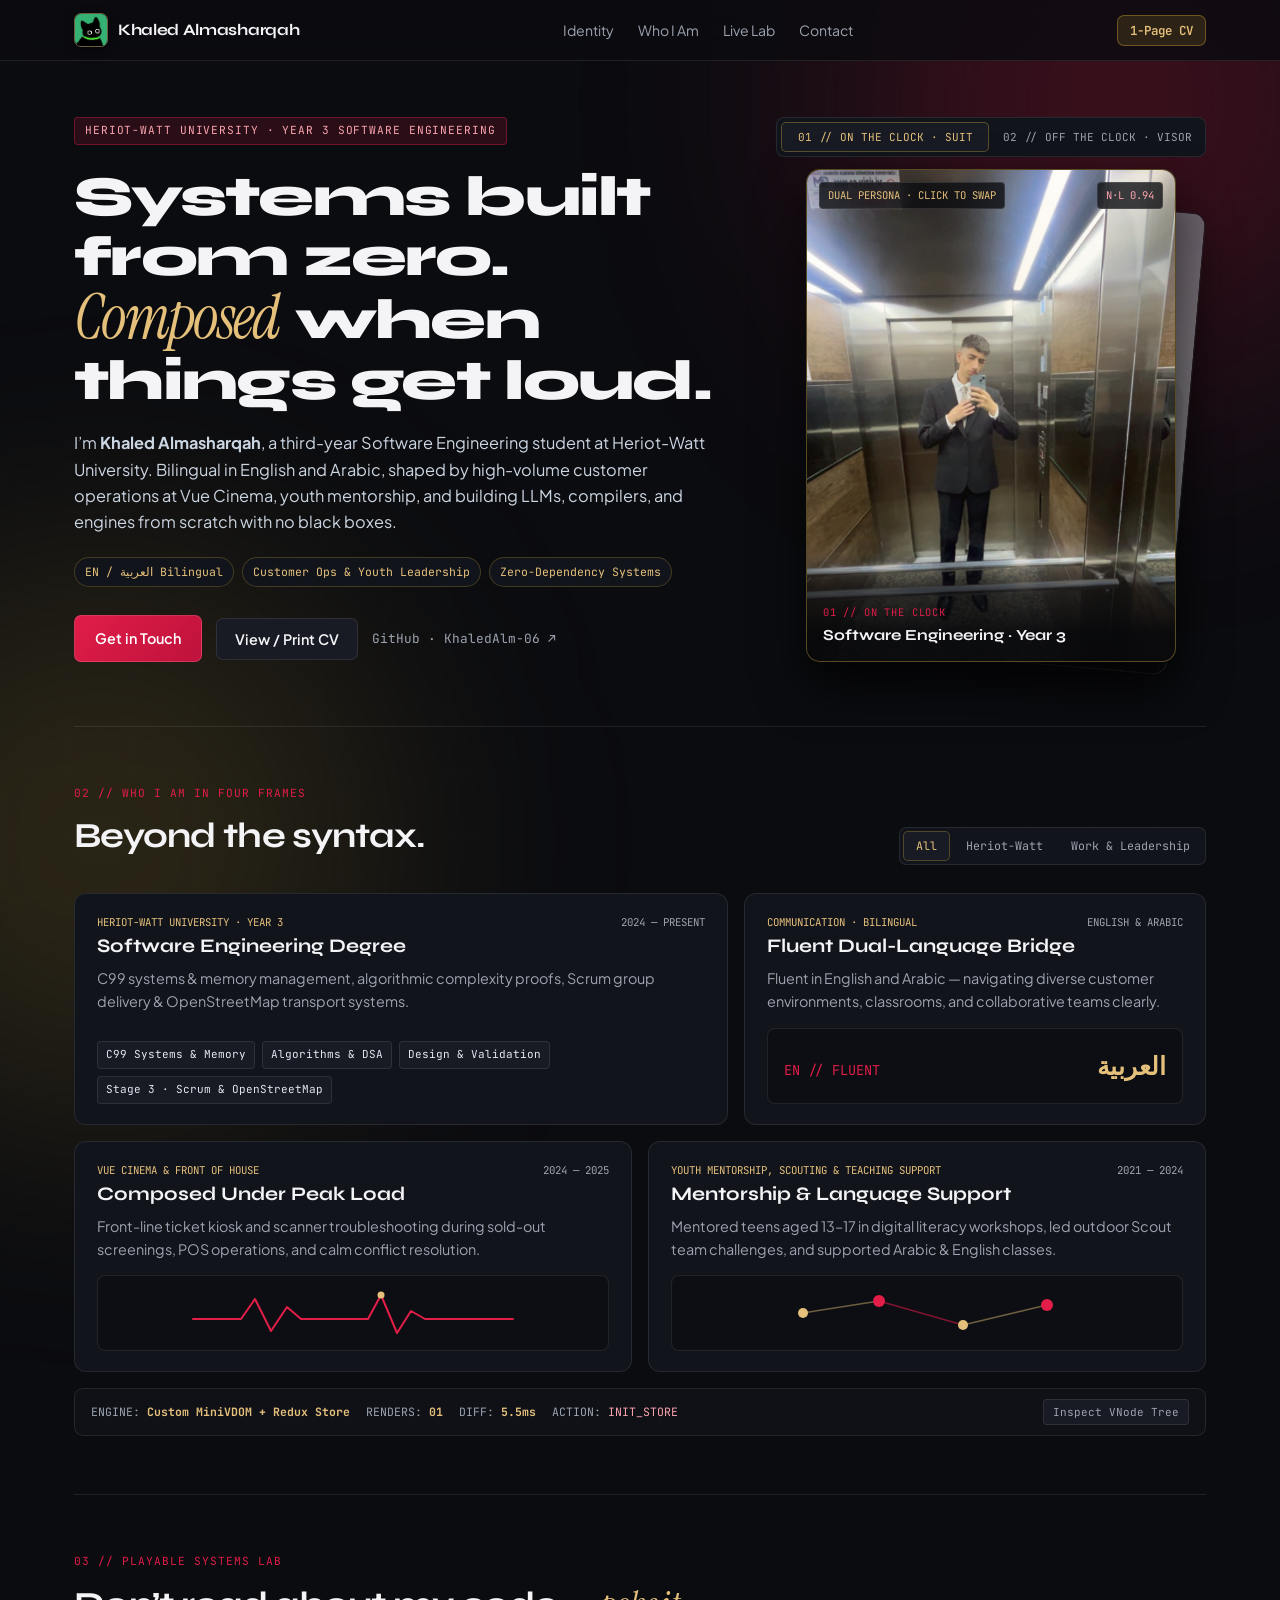
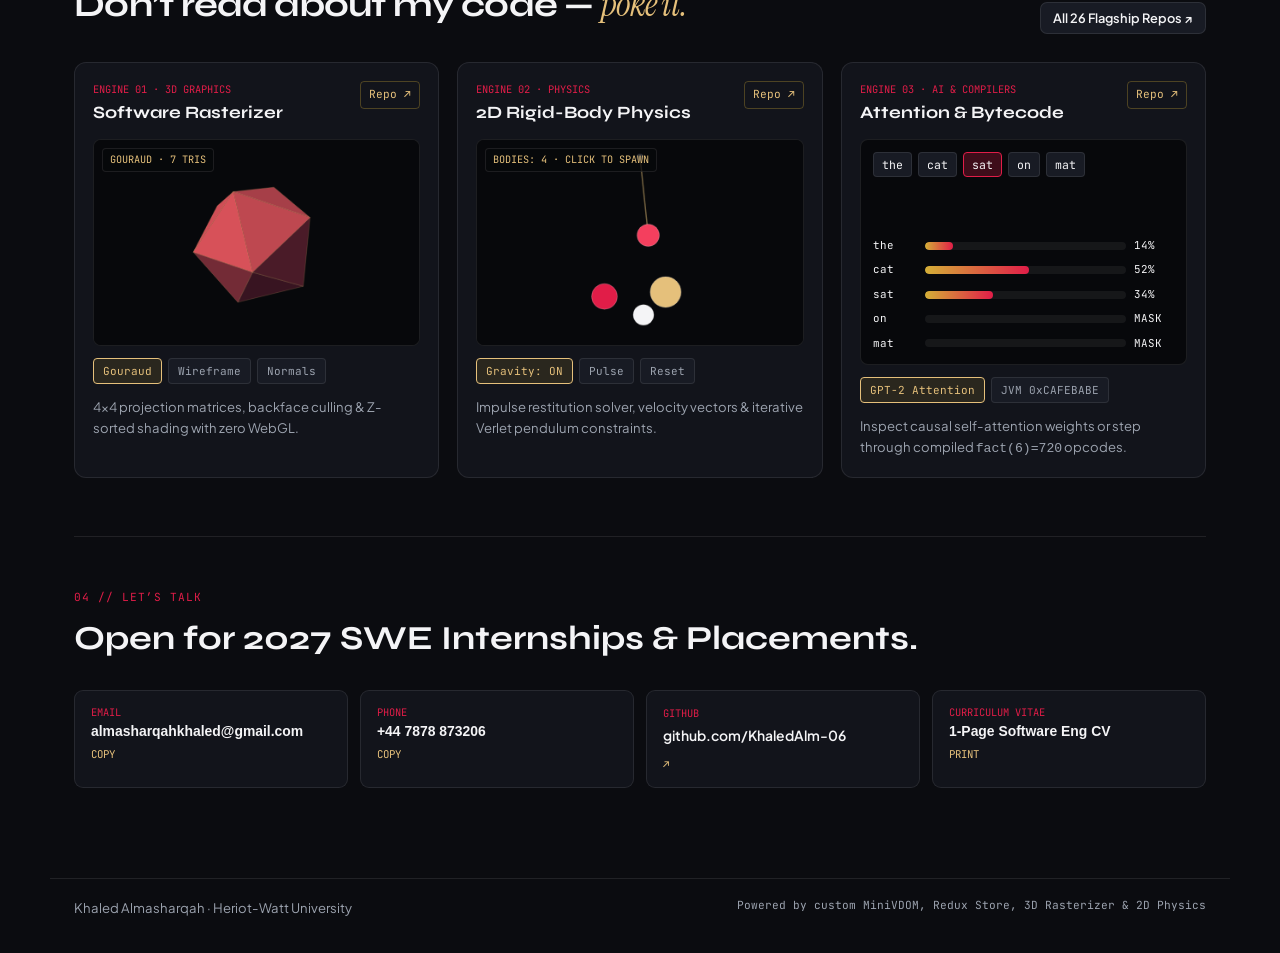
==== index.html @ 6f223905 "Publish Khaled Almasharqah Software Engineering portfolio website" ====
<!DOCTYPE html>
<html lang="en">
<head>
  <meta charset="UTF-8" />
  <meta name="viewport" content="width=device-width, initial-scale=1.0" />
  <title>Khaled Almasharqah — Software Engineering · Heriot-Watt University</title>
  <meta name="description" content="Khaled Almasharqah — Third-year Software Engineering student at Heriot-Watt University. Bilingual problem-solver building systems from scratch." />
  <link rel="icon" type="image/png" href="assets/avatar.png" />
  <link rel="preconnect" href="https://fonts.googleapis.com" />
  <link rel="preconnect" href="https://fonts.gstatic.com" crossorigin />
  <link href="https://fonts.googleapis.com/css2?family=Instrument+Serif:ital@0;1&family=JetBrains+Mono:wght@400;500;600&family=Plus+Jakarta+Sans:wght@400;500;600;700&family=Syne:wght@600;700;800&display=swap" rel="stylesheet" />
  <link rel="stylesheet" href="styles.css" />
</head>
<body>
  <div class="ambient-glow glow-crimson" aria-hidden="true"></div>
  <div class="ambient-glow glow-gold" aria-hidden="true"></div>
  <div class="grid-backdrop" aria-hidden="true"></div>

  <!-- Top Navigation -->
  <header class="topbar">
    <div class="topbar-inner">
      <a href="#top" class="brand">
        <img src="assets/avatar.png" alt="Khaled Almasharqah avatar" class="brand-avatar" />
        <span class="brand-text">Khaled Almasharqah</span>
      </a>

      <nav class="nav-links" aria-label="Primary">
        <a href="#identity">Identity</a>
        <a href="#bento">Who I Am</a>
        <a href="#lab">Live Lab</a>
        <a href="#contact">Contact</a>
      </nav>

      <div class="topbar-right">
        <button type="button" id="open-cv-btn" class="btn-gold-sm">1-Page CV</button>
      </div>
    </div>
  </header>

  <main id="top" class="shell">
    <!-- AREA 1: HERO WITH DUAL-PERSONA 3D CARD STACK -->
    <section id="identity" class="hero">
      <div class="hero-copy">
        <div class="status-line">
          <span class="tag-crimson">HERIOT-WATT UNIVERSITY · YEAR 3 SOFTWARE ENGINEERING</span>
        </div>

        <h1 class="hero-headline">
          Systems built from zero.<br />
          <em>Composed</em> when things get loud.
        </h1>

        <p class="hero-bio">
          I’m <strong>Khaled Almasharqah</strong>, a third-year Software Engineering student at Heriot-Watt University. Bilingual in English and Arabic, shaped by high-volume customer operations at Vue Cinema, youth mentorship, and building LLMs, compilers, and engines from scratch with no black boxes.
        </p>

        <div class="signal-pills">
          <span class="signal-pill">EN / العربية Bilingual</span>
          <span class="signal-pill">Customer Ops &amp; Youth Leadership</span>
          <span class="signal-pill">Zero-Dependency Systems</span>
        </div>

        <div class="hero-cta">
          <a href="#contact" class="btn-primary">Get in Touch</a>
          <button type="button" id="open-cv-hero" class="btn-outline">View / Print CV</button>
          <a href="https://github.com/KhaledAlm-06" target="_blank" rel="noopener noreferrer" class="btn-link">GitHub · KhaledAlm-06 &nearr;</a>
        </div>
      </div>

      <!-- Interactive 3D Dual-Persona Stack -->
      <div class="hero-visual">
        <div class="persona-bar">
          <button type="button" class="persona-btn active" data-persona="suit">01 // ON THE CLOCK · SUIT</button>
          <button type="button" class="persona-btn" data-persona="helmet">02 // OFF THE CLOCK · VISOR</button>
        </div>

        <div class="card-stage" id="card-stage" title="Move cursor to tilt · Click to swap photos">
          <div class="photo-card card-back" id="card-back">
            <img id="img-back" src="assets/helmet.jpg" alt="Khaled wearing black helmet and red-and-white keffiyeh" />
            <div class="card-caption">
              <span class="mono-cap">02 // OFF THE CLOCK</span>
              <strong>Precision &amp; Grit</strong>
            </div>
          </div>

          <div class="photo-card card-front" id="card-front">
            <img id="img-front" src="assets/suit.jpg" alt="Khaled in dark suit" />
            <div class="specular-sheen" id="specular-sheen" aria-hidden="true"></div>

            <div class="card-overlay-top">
              <span class="kernel-badge" id="front-top-badge">DUAL PERSONA · CLICK TO SWAP</span>
              <span class="tilt-readout" id="tilt-readout">N·L 0.94</span>
            </div>

            <div class="card-caption">
              <span class="mono-cap" id="front-cap-kicker">01 // ON THE CLOCK</span>
              <strong id="front-cap-title">Software Engineering · Year 3</strong>
            </div>
          </div>
        </div>
      </div>
    </section>

    <!-- AREA 2: VISUAL BENTO GRID POWERED BY CUSTOM VIRTUAL DOM + REDUX STORE -->
    <section id="bento" class="section-block">
      <div class="section-head">
        <div>
          <span class="kicker">02 // WHO I AM IN FOUR FRAMES</span>
          <h2>Beyond the syntax.</h2>
        </div>

        <div class="bento-filters" id="bento-filters">
          <button type="button" class="pill-filter active" data-bento="all">All</button>
          <button type="button" class="pill-filter" data-bento="edu">Heriot-Watt</button>
          <button type="button" class="pill-filter" data-bento="work">Work &amp; Leadership</button>
        </div>
      </div>

      <!-- VDOM + Redux Reactive Mount Point -->
      <div id="vdom-bento-root"></div>

      <!-- Live Telemetry Bar from Custom MiniVDOM & Redux Store -->
      <div id="vdom-telemetry-root"></div>
    </section>

    <!-- AREA 3: LIVE INTERACTIVE LAB (3 PLAYABLE ENGINES) -->
    <section id="lab" class="section-block">
      <div class="section-head">
        <div>
          <span class="kicker">03 // PLAYABLE SYSTEMS LAB</span>
          <h2>Don’t read about my code — <em>poke it.</em></h2>
        </div>
        <button type="button" id="open-repos-btn" class="btn-outline btn-sm">All 26 Flagship Repos &nearr;</button>
      </div>

      <div class="lab-trio">
        <!-- Interactive Canvas 1: 3D Software Renderer -->
        <article class="engine-card">
          <div class="engine-head">
            <div>
              <span class="engine-num">ENGINE 01 · 3D GRAPHICS</span>
              <h3>Software Rasterizer</h3>
            </div>
            <a href="https://github.com/KhaledAlm-06/3d-raytracer-and-rasterizer-js" target="_blank" rel="noopener noreferrer" class="mini-link">Repo &nearr;</a>
          </div>

          <div class="canvas-wrap">
            <canvas id="canvas-3d" width="380" height="240"></canvas>
            <span class="canvas-hud" id="hud-3d">DRAG TO ORBIT</span>
          </div>

          <div class="engine-controls">
            <button type="button" class="ctrl-btn active" data-render="gouraud">Gouraud</button>
            <button type="button" class="ctrl-btn" data-render="wire">Wireframe</button>
            <button type="button" class="ctrl-btn" data-render="normal">Normals</button>
          </div>
          <p class="engine-note">4×4 projection matrices, backface culling &amp; Z-sorted shading with zero WebGL.</p>
        </article>

        <!-- Interactive Canvas 2: 2D Rigid-Body Physics -->
        <article class="engine-card">
          <div class="engine-head">
            <div>
              <span class="engine-num">ENGINE 02 · PHYSICS</span>
              <h3>2D Rigid-Body Physics</h3>
            </div>
            <a href="https://github.com/KhaledAlm-06/build-your-own-x-portfolio/tree/main/projects/17-physics-engine/093-javascript-how-physics-engines-work" target="_blank" rel="noopener noreferrer" class="mini-link">Repo &nearr;</a>
          </div>

          <div class="canvas-wrap">
            <canvas id="canvas-physics" width="380" height="240"></canvas>
            <span class="canvas-hud" id="hud-physics">CLICK TO SPAWN</span>
          </div>

          <div class="engine-controls">
            <button type="button" class="ctrl-btn active" id="phys-gravity">Gravity: ON</button>
            <button type="button" class="ctrl-btn" id="phys-impulse">Pulse</button>
            <button type="button" class="ctrl-btn" id="phys-reset">Reset</button>
          </div>
          <p class="engine-note">Impulse restitution solver, velocity vectors &amp; iterative Verlet pendulum constraints.</p>
        </article>

        <!-- Interactive Widget 3: GPT-2 Attention & JVM 0xCAFEBABE -->
        <article class="engine-card">
          <div class="engine-head">
            <div>
              <span class="engine-num">ENGINE 03 · AI &amp; COMPILERS</span>
              <h3>Attention &amp; Bytecode</h3>
            </div>
            <a href="https://github.com/KhaledAlm-06/gpt-llm-from-scratch-python" target="_blank" rel="noopener noreferrer" class="mini-link">Repo &nearr;</a>
          </div>

          <div class="inspector-box" id="inspector-box"></div>

          <div class="engine-controls">
            <button type="button" class="ctrl-btn active" data-inspector="attention">GPT-2 Attention</button>
            <button type="button" class="ctrl-btn" data-inspector="jvm">JVM 0xCAFEBABE</button>
          </div>
          <p class="engine-note">Inspect causal self-attention weights or step through compiled <code>fact(6)=720</code> opcodes.</p>
        </article>
      </div>
    </section>

    <!-- AREA 4: SLEEK CONTACT STRIP -->
    <section id="contact" class="contact-strip">
      <div class="contact-lead">
        <span class="kicker">04 // LET’S TALK</span>
        <h2>Open for 2027 SWE Internships &amp; Placements.</h2>
      </div>

      <div class="contact-cards">
        <button type="button" class="contact-chip copy-trigger" data-copy="almasharqahkhaled@gmail.com">
          <span class="chip-k">EMAIL</span>
          <span class="chip-v">almasharqahkhaled@gmail.com</span>
          <span class="chip-act">COPY</span>
        </button>
        <button type="button" class="contact-chip copy-trigger" data-copy="+447878873206">
          <span class="chip-k">PHONE</span>
          <span class="chip-v">+44 7878 873206</span>
          <span class="chip-act">COPY</span>
        </button>
        <a class="contact-chip" href="https://github.com/KhaledAlm-06" target="_blank" rel="noopener noreferrer">
          <span class="chip-k">GITHUB</span>
          <span class="chip-v">github.com/KhaledAlm-06</span>
          <span class="chip-act">&nearr;</span>
        </a>
        <button type="button" class="contact-chip" id="open-cv-footer">
          <span class="chip-k">CURRICULUM VITAE</span>
          <span class="chip-v">1-Page Software Eng CV</span>
          <span class="chip-act">PRINT</span>
        </button>
      </div>
    </section>
  </main>

  <footer class="footer-bar">
    <span>Khaled Almasharqah · Heriot-Watt University</span>
    <span class="mono-foot">Powered by custom MiniVDOM, Redux Store, 3D Rasterizer &amp; 2D Physics</span>
  </footer>

  <!-- 26 Flagship Repos Drawer Modal -->
  <div id="repos-modal" class="modal-backdrop" role="dialog" aria-modal="true" aria-labelledby="repos-title" hidden>
    <div class="modal-card dark-modal">
      <div class="modal-head">
        <div>
          <span class="kicker">CURATED ARCHIVE · 26 REPOSITORIES</span>
          <h3 id="repos-title">From-Scratch Systems &amp; AI Builds</h3>
        </div>
        <button type="button" id="close-repos-btn" class="btn-outline btn-sm">Close</button>
      </div>
      <div class="repos-filter-bar" id="repos-filter-bar"></div>
      <div class="repos-grid" id="repos-grid"></div>
    </div>
  </div>

  <!-- Print-Ready 1-Page CV Modal -->
  <div id="cv-modal" class="modal-backdrop" role="dialog" aria-modal="true" aria-labelledby="cv-title" hidden>
    <div class="modal-card cv-paper">
      <div class="cv-toolbar no-print">
        <span id="cv-title" class="kicker" style="color:#4b4943; margin:0;">CURRICULUM VITAE · PRINT READY</span>
        <div style="display:flex; gap:8px;">
          <button type="button" id="print-cv-btn" class="btn-primary btn-sm">Print / Save PDF</button>
          <button type="button" id="close-cv-btn" class="btn-outline btn-sm" style="background:#ffffff; color:#141413; border-color:#c9c2b5;">Close</button>
        </div>
      </div>

      <article class="cv-sheet">
        <header class="cv-header">
          <div>
            <h1>Khaled Almasharqah</h1>
            <p class="cv-sub">Software Engineering (Year 3) · Heriot-Watt University</p>
          </div>
          <div class="cv-meta">
            <div><span class="nowrap">almasharqahkhaled@gmail.com</span> · <span class="nowrap">+44 7878 873206</span></div>
            <div><span class="nowrap">github.com/KhaledAlm-06</span> · <span class="nowrap">Bilingual: English &amp; Arabic</span></div>
          </div>
        </header>

        <section class="cv-sec">
          <h2>Profile</h2>
          <p>Third-year Software Engineering student at Heriot-Watt University combining systems programming (Python, Java, C99, JavaScript/Node.js) with strong customer-facing communication, leadership, and composure in fast-paced environments.</p>
        </section>

        <section class="cv-sec">
          <h2>Education</h2>
          <div class="cv-row"><strong>Software Engineering (Year 3) — Heriot-Watt University</strong><span>2024 — Present</span></div>
          <p>Modules: Hardware-Software Interface (C99 &amp; Memory Management), Data Structures &amp; Algorithms, Software Design &amp; Validation, Stage 3 Scrum Group Project (PHP/JS/SQL &amp; OpenStreetMap).</p>
          <div class="cv-row"><strong>Secondary Education — Highers &amp; Certifications</strong><span>2022 — 2024</span></div>
          <p>Higher Mathematics, Higher English, Higher Equivalent Arabic; First Aid Certified.</p>
        </section>

        <section class="cv-sec">
          <h2>Selected From-Scratch Systems (Zero External Dependencies)</h2>
          <ul>
            <li><strong>GPT-2 LLM &amp; GRPO Reasoning Engine (Python):</strong> BPE tokenizer, reverse-mode autograd, causal self-attention &amp; GRPO distillation (<code>acc=1.00</code>, <code>KL=0.0228</code>).</li>
            <li><strong>Distributed Kafka Commit Log (Java 21):</strong> Segmented binary <code>.log</code>/<code>.index</code> storage, CRC32 framing, ISR high-watermark isolation, failover &amp; group rebalancing.</li>
            <li><strong>DBDB Storage Engine &amp; RESP2 Redis Server (Python):</strong> Crash-safe <code>fsync</code> superblock commits and multi-threaded TCP Redis server with TTL &amp; pipelines.</li>
            <li><strong>Enkel JVM Compiler &amp; C Compiler (Java / OCaml):</strong> Emitted valid <code>0xCAFEBABE</code> bytecode executed on JDK 21 and x86-64 System V assembly.</li>
          </ul>
        </section>

        <section class="cv-sec">
          <h2>Experience &amp; Leadership</h2>
          <div class="cv-row"><strong>Customer Assistant &amp; Floor Tech Support · Vue Cinema</strong><span>Oct 2024 — Aug 2025</span></div>
          <ul><li>Resolved customer issues calmly during sold-out screenings and performed routine troubleshooting on ticketing kiosks and handheld scanners to minimize downtime.</li></ul>
          <div class="cv-row"><strong>Front of House · Pepe’s Grill</strong><span>Aug 2024 — Nov 2024</span></div>
          <ul><li>Managed high-volume POS orders, coordinated between kitchen and counter teams during peak shifts, and supported training new staff.</li></ul>
          <div class="cv-row"><strong>Youth Mentor, Scout Leader &amp; Teaching Assistant (Arabic &amp; English)</strong><span>Sep 2021 — Jul 2024</span></div>
          <ul><li>Supported Arabic and English classes, analyzed student performance records, mentored teens aged 13–17 in digital literacy workshops, and led outdoor Scout team challenges.</li></ul>
        </section>
      </article>
    </div>
  </div>

  <div id="toast" class="toast" role="status" aria-live="polite" hidden></div>
  <script src="app.js"></script>
</body>
</html>
---- styles.css ----
:root {
  --bg: #0b0c10;
  --surface: #12141b;
  --surface-2: #181b24;
  --ink: #f4f4f6;
  --muted: #9ca3af;
  --line: rgba(255, 255, 255, 0.09);
  --crimson: #e11d48;
  --crimson-glow: rgba(225, 29, 72, 0.22);
  --gold: #d4af37;
  --gold-soft: #e5c07b;
  --gold-glow: rgba(212, 175, 55, 0.16);
  --display: "Syne", sans-serif;
  --serif: "Instrument Serif", Georgia, serif;
  --sans: "Plus Jakarta Sans", -apple-system, BlinkMacSystemFont, sans-serif;
  --mono: "JetBrains Mono", Consolas, monospace;
}

[hidden] {
  display: none !important;
}

*, *::before, *::after {
  box-sizing: border-box;
}

html {
  scroll-behavior: smooth;
}

body {
  margin: 0;
  background: var(--bg);
  color: var(--ink);
  font-family: var(--sans);
  font-size: 15.5px;
  line-height: 1.6;
  overflow-x: hidden;
  -webkit-font-smoothing: antialiased;
}

.ambient-glow {
  position: fixed;
  width: 560px;
  height: 560px;
  border-radius: 50%;
  filter: blur(130px);
  pointer-events: none;
  z-index: 0;
}

.glow-crimson {
  top: -180px;
  right: -120px;
  background: var(--crimson-glow);
}

.glow-gold {
  bottom: -220px;
  left: -180px;
  background: var(--gold-glow);
}

.grid-backdrop {
  position: fixed;
  inset: 0;
  pointer-events: none;
  z-index: 0;
  opacity: 0.22;
  background-image:
    linear-gradient(to right, rgba(255, 255, 255, 0.035) 1px, transparent 1px),
    linear-gradient(to bottom, rgba(255, 255, 255, 0.035) 1px, transparent 1px);
  background-size: 64px 64px;
}

/* Topbar */
.topbar {
  position: sticky;
  top: 0;
  z-index: 60;
  background: rgba(11, 12, 16, 0.82);
  backdrop-filter: blur(14px);
  border-bottom: 1px solid var(--line);
}

.topbar-inner {
  max-width: 1180px;
  margin: 0 auto;
  padding: 13px 24px;
  display: flex;
  align-items: center;
  justify-content: space-between;
  gap: 18px;
}

.brand {
  display: inline-flex;
  align-items: center;
  gap: 10px;
  text-decoration: none;
  color: var(--ink);
}

.brand-avatar {
  width: 34px;
  height: 34px;
  border-radius: 7px;
  object-fit: cover;
  display: block;
  border: 1px solid rgba(229, 192, 123, 0.45);
  box-shadow: 0 2px 10px rgba(0, 0, 0, 0.45);
}

.brand-text {
  font-family: var(--display);
  font-weight: 700;
  font-size: 1rem;
  letter-spacing: -0.02em;
}

.nav-links {
  display: flex;
  gap: 24px;
  font-size: 0.88rem;
}

.nav-links a {
  text-decoration: none;
  color: var(--muted);
  transition: color 0.15s ease;
}

.nav-links a:hover {
  color: var(--gold-soft);
}

.topbar-right {
  display: flex;
  align-items: center;
  gap: 14px;
}

/* Shell */
.shell {
  position: relative;
  z-index: 2;
  max-width: 1180px;
  margin: 0 auto;
  padding: 0 24px 72px;
}

/* Buttons */
.btn-primary,
.btn-outline,
.btn-gold-sm {
  display: inline-flex;
  align-items: center;
  justify-content: center;
  font-family: var(--sans);
  font-weight: 600;
  border-radius: 7px;
  text-decoration: none;
  cursor: pointer;
  transition: transform 0.14s ease, border-color 0.14s ease, background 0.14s ease;
}

.btn-primary {
  background: linear-gradient(135deg, var(--crimson), #be123c);
  color: #fff;
  border: 1px solid rgba(255, 255, 255, 0.14);
  padding: 11px 20px;
  font-size: 0.9rem;
}

.btn-primary:hover {
  transform: translateY(-1px);
  box-shadow: 0 8px 24px rgba(225, 29, 72, 0.3);
}

.btn-outline {
  background: var(--surface-2);
  color: var(--ink);
  border: 1px solid var(--line);
  padding: 11px 18px;
  font-size: 0.9rem;
}

.btn-outline:hover {
  border-color: var(--gold-soft);
  color: var(--gold-soft);
}

.btn-gold-sm {
  background: rgba(212, 175, 55, 0.14);
  color: var(--gold-soft);
  border: 1px solid rgba(212, 175, 55, 0.38);
  padding: 6px 12px;
  font-size: 0.78rem;
  font-family: var(--mono);
}

.btn-gold-sm:hover {
  background: rgba(212, 175, 55, 0.25);
}

.btn-sm {
  padding: 7px 12px;
  font-size: 0.8rem;
}

.btn-link {
  color: var(--muted);
  text-decoration: none;
  font-family: var(--mono);
  font-size: 0.8rem;
}

.btn-link:hover {
  color: var(--gold-soft);
}

/* HERO */
.hero {
  display: grid;
  grid-template-columns: minmax(0, 1.15fr) minmax(320px, 430px);
  gap: 54px;
  align-items: center;
  padding: 56px 0 64px;
  border-bottom: 1px solid var(--line);
}

.status-line {
  display: flex;
  flex-wrap: wrap;
  gap: 10px;
  align-items: center;
  margin-bottom: 22px;
}

.tag-crimson {
  font-family: var(--mono);
  font-size: 0.7rem;
  letter-spacing: 0.08em;
  padding: 4px 10px;
  border-radius: 4px;
  background: rgba(225, 29, 72, 0.14);
  border: 1px solid rgba(225, 29, 72, 0.4);
  color: #fda4af;
}

.tag-mono {
  font-family: var(--mono);
  font-size: 0.7rem;
  letter-spacing: 0.06em;
  color: var(--muted);
}

.hero-headline {
  font-family: var(--display);
  font-weight: 800;
  font-size: clamp(2.4rem, 4.4vw, 3.65rem);
  line-height: 1.06;
  letter-spacing: -0.03em;
  margin: 0 0 20px;
}

.hero-headline em {
  font-family: var(--serif);
  font-style: italic;
  font-weight: 400;
  color: var(--gold-soft);
  font-size: 1.08em;
}

.hero-bio {
  color: #cbd5e1;
  font-size: 1.02rem;
  max-width: 56ch;
  margin: 0 0 22px;
}

.signal-pills {
  display: flex;
  flex-wrap: wrap;
  gap: 8px;
  margin-bottom: 28px;
}

.signal-pill {
  font-family: var(--mono);
  font-size: 0.72rem;
  color: var(--gold-soft);
  background: var(--surface);
  border: 1px solid rgba(212, 175, 55, 0.25);
  padding: 5px 10px;
  border-radius: 999px;
}

.hero-cta {
  display: flex;
  flex-wrap: wrap;
  gap: 14px;
  align-items: center;
}

/* Dual-Persona 3D Photo Card Stack */
.hero-visual {
  display: flex;
  flex-direction: column;
  align-items: center;
  gap: 12px;
}

.persona-bar {
  display: grid;
  grid-template-columns: 1fr 1fr;
  width: 100%;
  background: var(--surface);
  border: 1px solid var(--line);
  border-radius: 8px;
  padding: 4px;
  gap: 4px;
}

.persona-btn {
  background: transparent;
  border: none;
  color: var(--muted);
  font-family: var(--mono);
  font-size: 0.69rem;
  padding: 7px 8px;
  border-radius: 5px;
  cursor: pointer;
  transition: background 0.16s ease, color 0.16s ease;
}

.persona-btn.active {
  background: var(--surface-2);
  color: var(--gold-soft);
  border: 1px solid rgba(212, 175, 55, 0.35);
}

.card-stage {
  position: relative;
  width: 100%;
  max-width: 370px;
  aspect-ratio: 3 / 4;
  perspective: 1100px;
  cursor: pointer;
  user-select: none;
}

.photo-card {
  position: absolute;
  inset: 0;
  border-radius: 14px;
  overflow: hidden;
  border: 1px solid rgba(255, 255, 255, 0.14);
  background: #0d0e13;
  box-shadow: 0 24px 50px rgba(0, 0, 0, 0.65);
  transition: transform 0.35s cubic-bezier(0.22, 1, 0.36, 1), opacity 0.3s ease, border-color 0.2s ease;
}

.photo-card img {
  width: 100%;
  height: 100%;
  object-fit: cover;
  object-position: center 28%;
  display: block;
}

.card-back {
  transform: translate(22px, 14px) rotate(5deg) scale(0.94);
  opacity: 0.62;
  filter: saturate(0.75) brightness(0.75);
  z-index: 1;
}

.card-back:hover {
  opacity: 0.9;
  transform: translate(28px, 10px) rotate(6.5deg) scale(0.95);
}

.card-front {
  z-index: 2;
  border-color: rgba(212, 175, 55, 0.38);
}

.specular-sheen {
  position: absolute;
  inset: 0;
  z-index: 4;
  pointer-events: none;
  background: radial-gradient(circle at 50% 30%, rgba(229, 192, 123, 0.16), transparent 60%);
}

.card-overlay-top {
  position: absolute;
  top: 12px;
  left: 12px;
  right: 12px;
  z-index: 6;
  display: flex;
  justify-content: space-between;
  align-items: center;
  gap: 8px;
}

.kernel-badge,
.tilt-readout {
  font-family: var(--mono);
  font-size: 0.66rem;
  padding: 4px 8px;
  border-radius: 4px;
  background: rgba(11, 12, 16, 0.78);
  backdrop-filter: blur(8px);
  border: 1px solid rgba(255, 255, 255, 0.12);
}

.kernel-badge {
  color: var(--gold-soft);
}

.tilt-readout {
  color: #fda4af;
}

.card-caption {
  position: absolute;
  left: 0;
  right: 0;
  bottom: 0;
  z-index: 6;
  padding: 50px 16px 14px;
  background: linear-gradient(to top, rgba(6, 7, 10, 0.96) 25%, rgba(6, 7, 10, 0.72) 68%, transparent);
  display: flex;
  flex-direction: column;
  gap: 2px;
}

.mono-cap {
  font-family: var(--mono);
  font-size: 0.65rem;
  letter-spacing: 0.08em;
  color: var(--crimson);
}

.card-caption strong {
  font-family: var(--display);
  font-size: 0.96rem;
}

/* Section Headers */
.section-block {
  padding: 58px 0;
  border-bottom: 1px solid var(--line);
}

.section-head {
  display: flex;
  flex-wrap: wrap;
  justify-content: space-between;
  align-items: flex-end;
  gap: 16px;
  margin-bottom: 28px;
}

.kicker {
  display: block;
  font-family: var(--mono);
  font-size: 0.7rem;
  letter-spacing: 0.09em;
  color: var(--crimson);
  margin-bottom: 5px;
}

.section-head h2 {
  font-family: var(--display);
  font-weight: 700;
  font-size: clamp(1.6rem, 3vw, 2.2rem);
  letter-spacing: -0.02em;
  margin: 0;
}

.section-head h2 em {
  font-family: var(--serif);
  font-style: italic;
  font-weight: 400;
  color: var(--gold-soft);
}

/* Bento Filters & Grid */
.bento-filters {
  display: inline-flex;
  background: var(--surface);
  border: 1px solid var(--line);
  border-radius: 7px;
  padding: 3px;
  gap: 4px;
}

.pill-filter {
  background: transparent;
  border: none;
  color: var(--muted);
  font-family: var(--mono);
  font-size: 0.73rem;
  padding: 6px 12px;
  border-radius: 5px;
  cursor: pointer;
}

.pill-filter.active {
  background: var(--surface-2);
  color: var(--gold-soft);
  border: 1px solid rgba(212, 175, 55, 0.3);
}

.bento-grid {
  display: grid;
  grid-template-columns: repeat(12, minmax(0, 1fr));
  gap: 16px;
}

.bento-card {
  background: var(--surface);
  border: 1px solid var(--line);
  border-radius: 12px;
  padding: 20px 22px;
  display: flex;
  flex-direction: column;
  justify-content: space-between;
  gap: 14px;
  transition: border-color 0.2s ease, transform 0.2s ease;
}

.bento-card:hover {
  border-color: rgba(212, 175, 55, 0.35);
  transform: translateY(-2px);
}

.span-7 { grid-column: span 7; }
.span-5 { grid-column: span 5; }
.span-6 { grid-column: span 6; }
.span-12 { grid-column: span 12; }

.bento-top {
  display: flex;
  justify-content: space-between;
  align-items: center;
  gap: 10px;
}

.bento-tag {
  font-family: var(--mono);
  font-size: 0.67rem;
  color: var(--gold-soft);
}

.bento-date {
  font-family: var(--mono);
  font-size: 0.67rem;
  color: var(--muted);
}

.bento-card h3 {
  font-family: var(--display);
  font-size: 1.2rem;
  margin: 0 0 6px;
}

.bento-card p {
  margin: 0;
  color: var(--muted);
  font-size: 0.9rem;
}

.bento-graphic {
  width: 100%;
  height: 76px;
  border-radius: 8px;
  background: rgba(11, 12, 16, 0.65);
  border: 1px solid var(--line);
  display: flex;
  align-items: center;
  justify-content: space-between;
  padding: 0 16px;
  overflow: hidden;
}

.bilingual-display {
  display: flex;
  align-items: baseline;
  justify-content: space-between;
  width: 100%;
}

.bilingual-ar {
  font-size: 1.55rem;
  font-weight: 700;
  color: var(--gold-soft);
}

.bilingual-en {
  font-family: var(--mono);
  font-size: 0.85rem;
  color: var(--crimson);
}

.module-pills {
  display: flex;
  flex-wrap: wrap;
  gap: 7px;
}

.mod-pill {
  font-family: var(--mono);
  font-size: 0.69rem;
  padding: 4px 8px;
  border-radius: 4px;
  background: var(--surface-2);
  border: 1px solid var(--line);
  color: #e2e8f0;
}

/* VDOM Telemetry Bar */
.vdom-bar {
  margin-top: 16px;
  background: #0f1117;
  border: 1px solid var(--line);
  border-radius: 9px;
  padding: 10px 16px;
  display: flex;
  flex-wrap: wrap;
  align-items: center;
  justify-content: space-between;
  gap: 12px;
  font-family: var(--mono);
  font-size: 0.72rem;
}

.vdom-metrics {
  display: flex;
  flex-wrap: wrap;
  gap: 16px;
  color: var(--muted);
}

.vdom-metrics strong {
  color: var(--gold-soft);
}

.vdom-metrics .act-val {
  color: #fda4af;
}

.vdom-tree-box {
  margin-top: 10px;
  padding: 12px 16px;
  border-radius: 8px;
  background: #08090d;
  border: 1px solid var(--line);
  font-family: var(--mono);
  font-size: 0.72rem;
  color: #cbd5e1;
  white-space: pre-wrap;
  overflow-x: auto;
}

/* Lab Trio */
.lab-trio {
  display: grid;
  grid-template-columns: repeat(3, minmax(0, 1fr));
  gap: 18px;
}

.engine-card {
  background: var(--surface);
  border: 1px solid var(--line);
  border-radius: 12px;
  padding: 18px;
  display: flex;
  flex-direction: column;
  gap: 12px;
}

.engine-head {
  display: flex;
  justify-content: space-between;
  align-items: flex-start;
  gap: 10px;
}

.engine-num {
  display: block;
  font-family: var(--mono);
  font-size: 0.65rem;
  color: var(--crimson);
}

.engine-card h3 {
  font-family: var(--display);
  font-size: 1.08rem;
  margin: 2px 0 0;
}

.mini-link {
  font-family: var(--mono);
  font-size: 0.7rem;
  color: var(--gold-soft);
  text-decoration: none;
  border: 1px solid rgba(212, 175, 55, 0.3);
  border-radius: 4px;
  padding: 4px 8px;
  white-space: nowrap;
}

.mini-link:hover {
  background: rgba(212, 175, 55, 0.14);
}

.canvas-wrap {
  position: relative;
  border-radius: 8px;
  overflow: hidden;
  border: 1px solid var(--line);
  background: #07080b;
}

.canvas-wrap canvas {
  width: 100%;
  height: auto;
  display: block;
  cursor: crosshair;
}

.canvas-hud {
  position: absolute;
  top: 8px;
  left: 8px;
  font-family: var(--mono);
  font-size: 0.64rem;
  color: var(--gold-soft);
  background: rgba(7, 8, 11, 0.75);
  padding: 3px 7px;
  border-radius: 4px;
  border: 1px solid var(--line);
  pointer-events: none;
}

.engine-controls {
  display: flex;
  flex-wrap: wrap;
  gap: 6px;
}

.ctrl-btn {
  font-family: var(--mono);
  font-size: 0.69rem;
  background: var(--surface-2);
  color: var(--muted);
  border: 1px solid var(--line);
  border-radius: 4px;
  padding: 5px 9px;
  cursor: pointer;
}

.ctrl-btn.active {
  border-color: var(--gold-soft);
  color: var(--gold-soft);
  background: rgba(212, 175, 55, 0.12);
}

.engine-note {
  margin: 0;
  font-size: 0.82rem;
  color: var(--muted);
}

/* Attention & JVM Inspector */
.inspector-box {
  height: 226px;
  background: #07080b;
  border: 1px solid var(--line);
  border-radius: 8px;
  padding: 12px;
  display: flex;
  flex-direction: column;
  justify-content: space-between;
  overflow: hidden;
}

.token-row {
  display: flex;
  gap: 6px;
  flex-wrap: wrap;
}

.tok-btn {
  font-family: var(--mono);
  font-size: 0.72rem;
  padding: 4px 8px;
  border-radius: 4px;
  border: 1px solid var(--line);
  background: var(--surface-2);
  color: var(--ink);
  cursor: pointer;
}

.tok-btn.active {
  border-color: var(--crimson);
  background: rgba(225, 29, 72, 0.25);
}

.attn-bars {
  display: flex;
  flex-direction: column;
  gap: 7px;
}

.attn-row {
  display: grid;
  grid-template-columns: 44px 1fr 40px;
  align-items: center;
  gap: 8px;
  font-family: var(--mono);
  font-size: 0.68rem;
}

.attn-track {
  height: 8px;
  border-radius: 4px;
  background: rgba(255, 255, 255, 0.06);
  overflow: hidden;
}

.attn-fill {
  height: 100%;
  border-radius: 4px;
  background: linear-gradient(90deg, var(--gold), var(--crimson));
}

.jvm-list {
  display: flex;
  flex-direction: column;
  gap: 5px;
  font-family: var(--mono);
  font-size: 0.7rem;
}

.jvm-step {
  display: flex;
  justify-content: space-between;
  padding: 4px 8px;
  border-radius: 4px;
  background: rgba(255, 255, 255, 0.03);
  border: 1px solid transparent;
  cursor: pointer;
}

.jvm-step.active {
  border-color: var(--gold-soft);
  color: var(--gold-soft);
  background: rgba(212, 175, 55, 0.1);
}

/* Contact Strip */
.contact-strip {
  padding: 52px 0 18px;
  display: flex;
  flex-direction: column;
  gap: 24px;
}

.contact-lead h2 {
  font-family: var(--display);
  font-size: clamp(1.5rem, 2.8vw, 2.1rem);
  margin: 0;
}

.contact-cards {
  display: grid;
  grid-template-columns: repeat(4, minmax(0, 1fr));
  gap: 12px;
}

.contact-chip {
  background: var(--surface);
  border: 1px solid var(--line);
  border-radius: 9px;
  padding: 14px 16px;
  color: var(--ink);
  text-decoration: none;
  text-align: left;
  display: flex;
  flex-direction: column;
  gap: 4px;
  cursor: pointer;
  transition: border-color 0.15s ease, transform 0.15s ease;
}

.contact-chip:hover {
  border-color: var(--gold-soft);
  transform: translateY(-2px);
}

.chip-k {
  font-family: var(--mono);
  font-size: 0.65rem;
  color: var(--crimson);
}

.chip-v {
  font-size: 0.87rem;
  font-weight: 600;
  word-break: break-word;
}

.chip-act {
  font-family: var(--mono);
  font-size: 0.67rem;
  color: var(--gold-soft);
  margin-top: 4px;
}

.footer-bar {
  max-width: 1180px;
  margin: 0 auto;
  padding: 18px 24px 36px;
  border-top: 1px solid var(--line);
  display: flex;
  flex-wrap: wrap;
  justify-content: space-between;
  gap: 10px;
  font-size: 0.82rem;
  color: var(--muted);
}

.mono-foot {
  font-family: var(--mono);
  font-size: 0.7rem;
}

/* Modals */
.modal-backdrop {
  position: fixed;
  inset: 0;
  z-index: 200;
  background: rgba(6, 7, 10, 0.78);
  backdrop-filter: blur(6px);
  display: flex;
  justify-content: center;
  align-items: flex-start;
  padding: 26px 16px;
  overflow-y: auto;
}

.modal-backdrop[hidden] {
  display: none;
}

.modal-card {
  width: 100%;
  max-width: 900px;
  border-radius: 10px;
  overflow: hidden;
  box-shadow: 0 28px 70px rgba(0, 0, 0, 0.6);
}

.dark-modal {
  background: var(--surface);
  border: 1px solid var(--line);
  padding: 22px 24px;
}

.modal-head {
  display: flex;
  justify-content: space-between;
  align-items: flex-start;
  gap: 12px;
  margin-bottom: 14px;
}

.modal-head h3 {
  font-family: var(--display);
  margin: 0;
}

.repos-filter-bar {
  display: flex;
  flex-wrap: wrap;
  gap: 6px;
  margin-bottom: 14px;
}

.repos-grid {
  display: grid;
  grid-template-columns: repeat(auto-fill, minmax(250px, 1fr));
  gap: 10px;
}

.repo-tile {
  background: var(--surface-2);
  border: 1px solid var(--line);
  border-radius: 7px;
  padding: 12px 14px;
  display: flex;
  flex-direction: column;
  justify-content: space-between;
  gap: 8px;
}

.repo-tile h4 {
  margin: 3px 0;
  font-size: 0.9rem;
}

.repo-tile span {
  font-family: var(--mono);
  font-size: 0.66rem;
  color: var(--gold-soft);
}

/* Printable CV */
.cv-paper {
  background: #ffffff;
  color: #141413;
}

.cv-toolbar {
  background: #f3f1ea;
  border-bottom: 1px solid #d6d0c4;
  padding: 12px 22px;
  display: flex;
  justify-content: space-between;
  align-items: center;
}

.cv-sheet {
  padding: 32px 38px;
  font-size: 0.88rem;
  line-height: 1.48;
}

.cv-header {
  display: flex;
  justify-content: space-between;
  align-items: flex-start;
  gap: 16px;
  border-bottom: 2px solid #141413;
  padding-bottom: 12px;
  margin-bottom: 14px;
}

.cv-header h1 {
  font-family: var(--display);
  font-size: 1.7rem;
  margin: 0 0 3px;
}

.cv-sub {
  margin: 0;
  color: #4b4943;
  font-weight: 500;
}

.cv-meta {
  text-align: right;
  font-size: 0.8rem;
  color: #3f3d38;
  flex-shrink: 0;
}

.nowrap {
  white-space: nowrap;
}

.cv-sec {
  margin-bottom: 12px;
}

.cv-sec h2 {
  font-family: var(--mono);
  font-size: 0.72rem;
  letter-spacing: 0.08em;
  text-transform: uppercase;
  color: #be123c;
  border-bottom: 1px solid #e4dfd5;
  padding-bottom: 3px;
  margin: 0 0 7px;
}

.cv-sec p {
  margin: 0 0 5px;
}

.cv-sec ul {
  margin: 3px 0 6px;
  padding-left: 17px;
}

.cv-row {
  display: flex;
  justify-content: space-between;
  gap: 10px;
  margin-top: 5px;
}

.cv-row span {
  font-family: var(--mono);
  font-size: 0.74rem;
  color: #5b5851;
}

.toast {
  position: fixed;
  right: 22px;
  bottom: 22px;
  z-index: 300;
  background: var(--gold-soft);
  color: #0b0c10;
  font-family: var(--mono);
  font-size: 0.76rem;
  font-weight: 600;
  padding: 10px 15px;
  border-radius: 6px;
}

.toast[hidden] {
  display: none;
}

/* Responsive */
@media (max-width: 980px) {
  .nav-links { display: none; }
  .hero { grid-template-columns: 1fr; gap: 36px; }
  .lab-trio { grid-template-columns: 1fr; }
  .contact-cards { grid-template-columns: repeat(2, minmax(0, 1fr)); }
  .span-7, .span-5, .span-6 { grid-column: span 12; }
}

@media (max-width: 580px) {
  .contact-cards { grid-template-columns: 1fr; }
  .cv-header { flex-direction: column; }
  .cv-meta { text-align: left; }
}

@media print {
  body { background: #fff; color: #000; }
  .topbar, .shell, .footer-bar, .ambient-glow, .grid-backdrop, .no-print, .toast { display: none !important; }
  .modal-backdrop { position: static; background: #fff; padding: 0; display: block !important; }
  .modal-card { box-shadow: none; max-width: 100%; }
  .cv-sheet { padding: 0; }
}
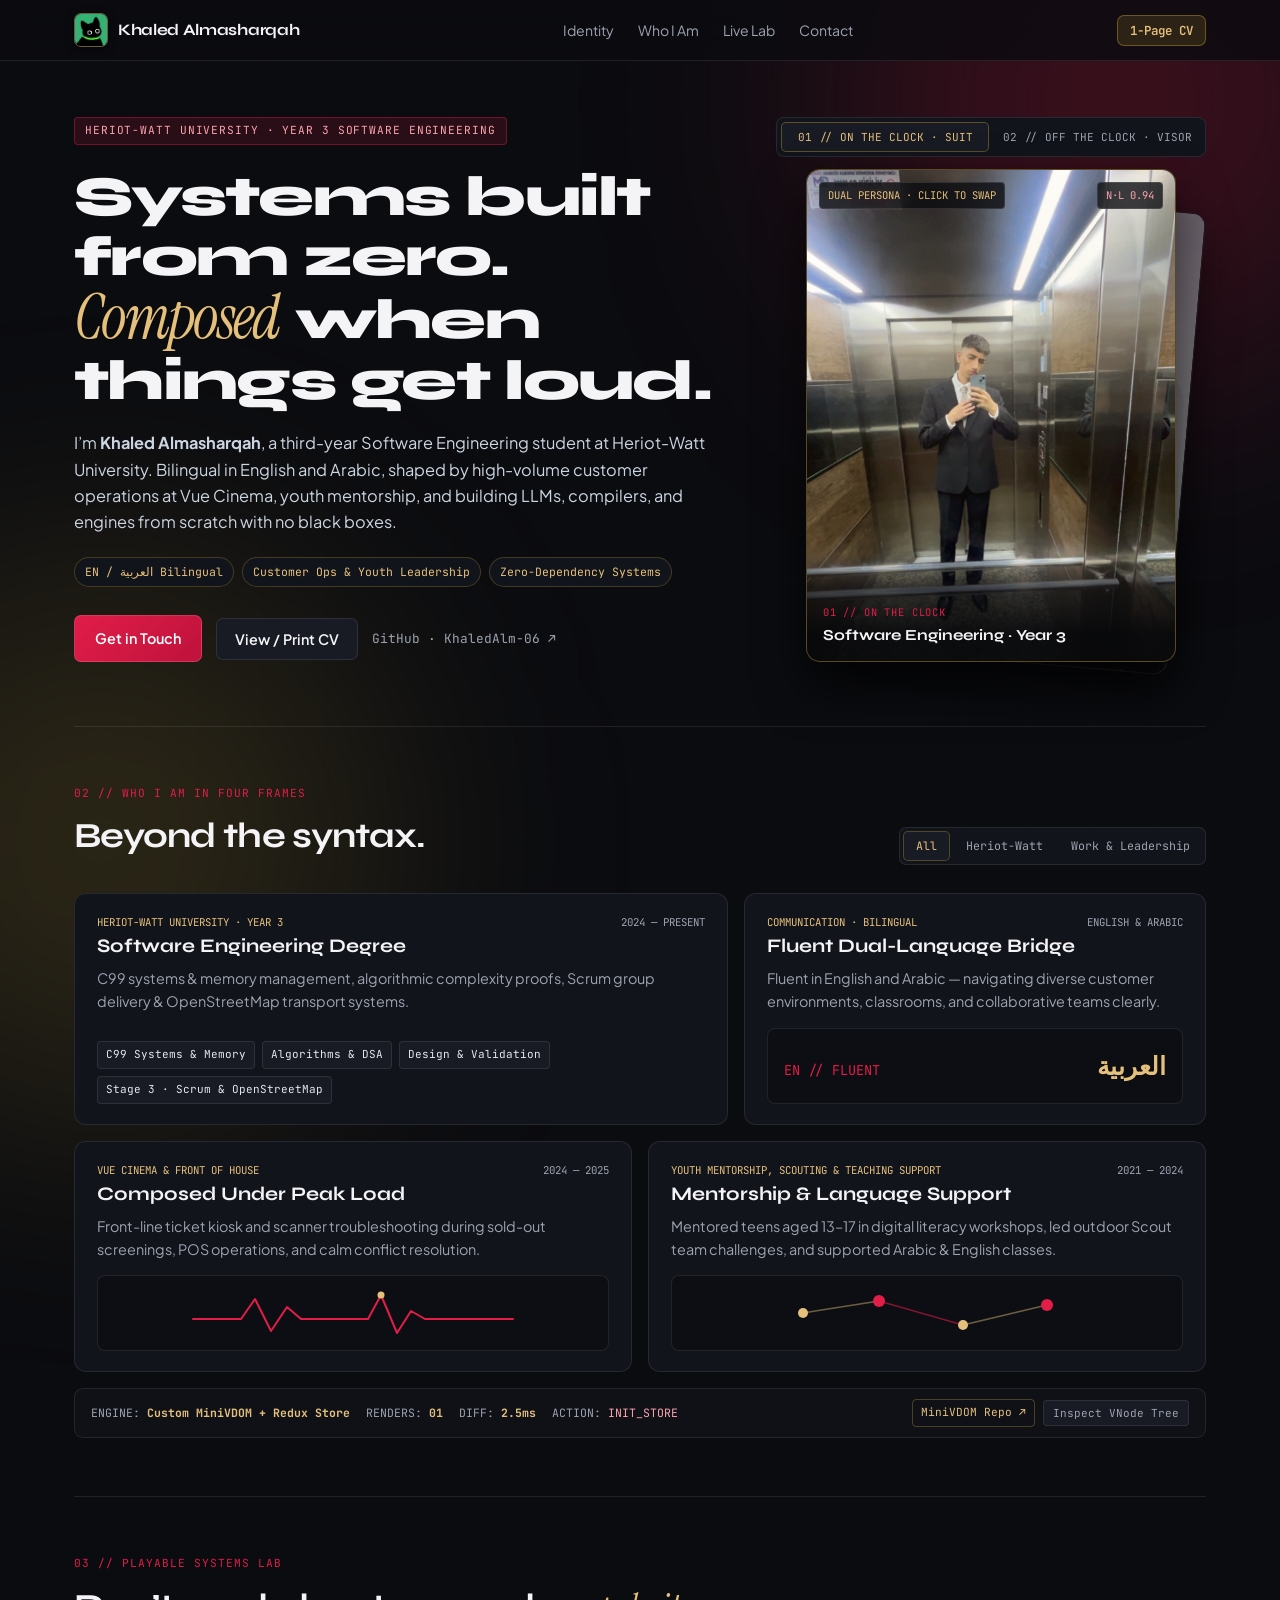
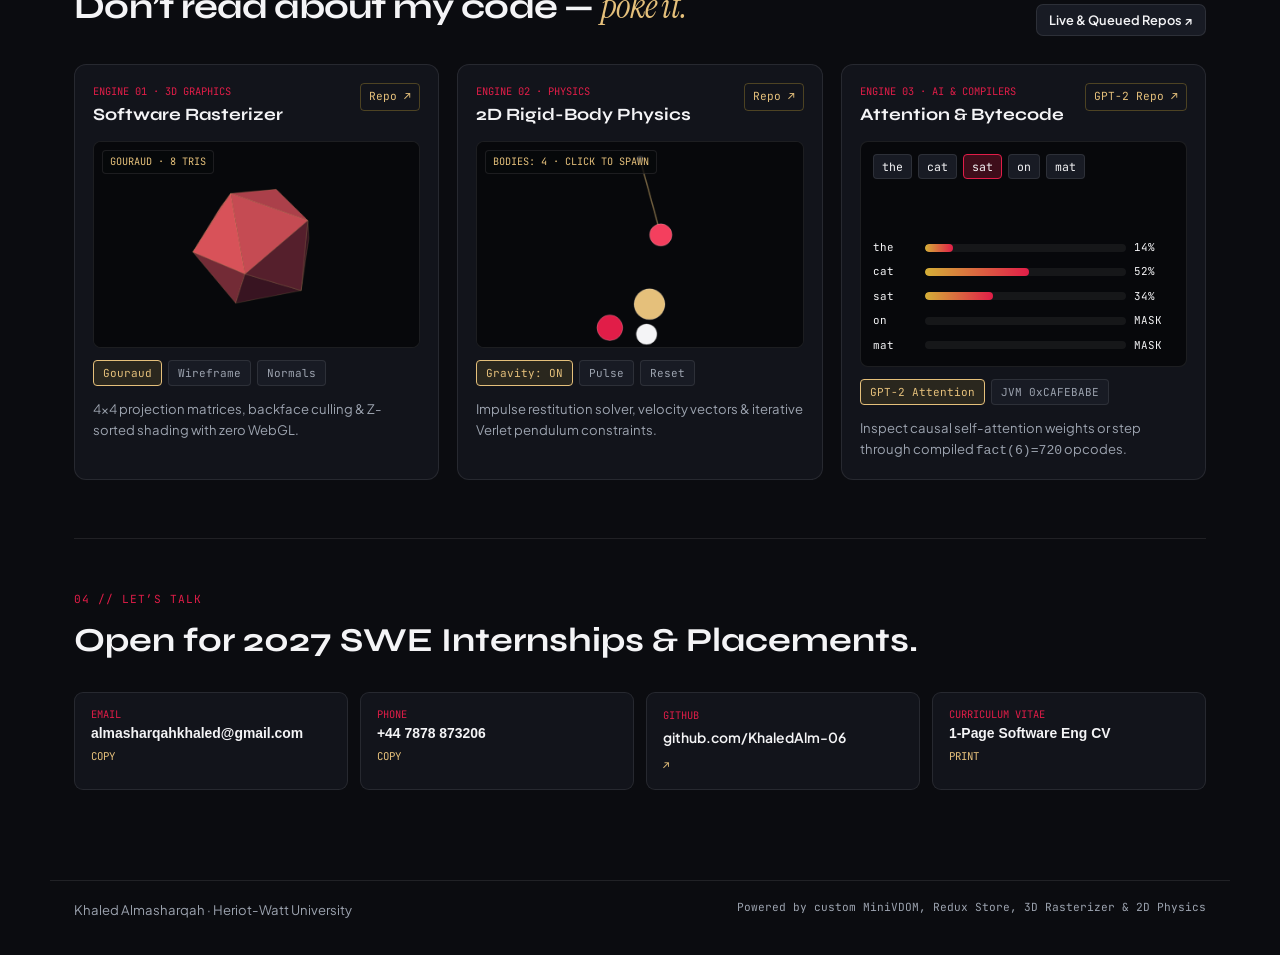
==== commit 849a8335: "Link live-demo repos, add queued release state, and redesign employer CV" ====
--- a/index.html
+++ b/index.html
@@ -130,7 +130,7 @@
           <span class="kicker">03 // PLAYABLE SYSTEMS LAB</span>
           <h2>Don’t read about my code — <em>poke it.</em></h2>
         </div>
-        <button type="button" id="open-repos-btn" class="btn-outline btn-sm">All 26 Flagship Repos &nearr;</button>
+        <button type="button" id="open-repos-btn" class="btn-outline btn-sm">Live &amp; Queued Repos &nearr;</button>
       </div>
 
       <div class="lab-trio">
@@ -164,7 +164,7 @@
               <span class="engine-num">ENGINE 02 · PHYSICS</span>
               <h3>2D Rigid-Body Physics</h3>
             </div>
-            <a href="https://github.com/KhaledAlm-06/build-your-own-x-portfolio/tree/main/projects/17-physics-engine/093-javascript-how-physics-engines-work" target="_blank" rel="noopener noreferrer" class="mini-link">Repo &nearr;</a>
+            <a href="https://github.com/KhaledAlm-06/2d-rigid-body-physics-engine-js" target="_blank" rel="noopener noreferrer" class="mini-link">Repo &nearr;</a>
           </div>
 
           <div class="canvas-wrap">
@@ -187,7 +187,7 @@
               <span class="engine-num">ENGINE 03 · AI &amp; COMPILERS</span>
               <h3>Attention &amp; Bytecode</h3>
             </div>
-            <a href="https://github.com/KhaledAlm-06/gpt-llm-from-scratch-python" target="_blank" rel="noopener noreferrer" class="mini-link">Repo &nearr;</a>
+            <a id="engine3-repo-link" href="https://github.com/KhaledAlm-06/gpt-llm-from-scratch-python" target="_blank" rel="noopener noreferrer" class="mini-link">GPT-2 Repo &nearr;</a>
           </div>
 
           <div class="inspector-box" id="inspector-box"></div>
@@ -243,7 +243,7 @@
     <div class="modal-card dark-modal">
       <div class="modal-head">
         <div>
-          <span class="kicker">CURATED ARCHIVE · 26 REPOSITORIES</span>
+          <span class="kicker">GITHUB RELEASES · LIVE DEMO REPOS &amp; DRIP QUEUE</span>
           <h3 id="repos-title">From-Scratch Systems &amp; AI Builds</h3>
         </div>
         <button type="button" id="close-repos-btn" class="btn-outline btn-sm">Close</button>
@@ -258,7 +258,8 @@
     <div class="modal-card cv-paper">
       <div class="cv-toolbar no-print">
         <span id="cv-title" class="kicker" style="color:#4b4943; margin:0;">CURRICULUM VITAE · PRINT READY</span>
-        <div style="display:flex; gap:8px;">
+        <div style="display:flex; gap:8px; flex-wrap:wrap;">
+          <a href="cv.html" target="_blank" rel="noopener noreferrer" class="btn-outline btn-sm" style="background:#ffffff; color:#141413; border-color:#c9c2b5;">Standalone Page &nearr;</a>
           <button type="button" id="print-cv-btn" class="btn-primary btn-sm">Print / Save PDF</button>
           <button type="button" id="close-cv-btn" class="btn-outline btn-sm" style="background:#ffffff; color:#141413; border-color:#c9c2b5;">Close</button>
         </div>
@@ -268,45 +269,69 @@
         <header class="cv-header">
           <div>
             <h1>Khaled Almasharqah</h1>
-            <p class="cv-sub">Software Engineering (Year 3) · Heriot-Watt University</p>
+            <p class="cv-sub">MEng Software Engineering (Year 3) &middot; Heriot-Watt University</p>
           </div>
           <div class="cv-meta">
-            <div><span class="nowrap">almasharqahkhaled@gmail.com</span> · <span class="nowrap">+44 7878 873206</span></div>
-            <div><span class="nowrap">github.com/KhaledAlm-06</span> · <span class="nowrap">Bilingual: English &amp; Arabic</span></div>
+            <div><span class="nowrap">almasharqahkhaled@gmail.com</span> &middot; <span class="nowrap">+44 7878 873206</span></div>
+            <div><a href="https://khaledalm-06.github.io/" target="_blank" rel="noopener noreferrer" class="nowrap">khaledalm-06.github.io</a> &middot; <a href="https://github.com/KhaledAlm-06" target="_blank" rel="noopener noreferrer" class="nowrap">github.com/KhaledAlm-06</a></div>
+            <div><span class="nowrap">Languages: English &amp; Arabic (Fluent Bilingual)</span></div>
           </div>
         </header>
 
         <section class="cv-sec">
-          <h2>Profile</h2>
-          <p>Third-year Software Engineering student at Heriot-Watt University combining systems programming (Python, Java, C99, JavaScript/Node.js) with strong customer-facing communication, leadership, and composure in fast-paced environments.</p>
+          <h2>Engineering Profile</h2>
+          <p>Third-year MEng Software Engineering undergraduate at Heriot-Watt University targeting 2027 software engineering internships and industrial placements. Combines first-principles systems engineering (compilers, language models, real-time 2D/3D engines) with proven operational composure, front-line POS/kiosk troubleshooting, and bilingual communication in high-throughput teams.</p>
         </section>
 
         <section class="cv-sec">
           <h2>Education</h2>
-          <div class="cv-row"><strong>Software Engineering (Year 3) — Heriot-Watt University</strong><span>2024 — Present</span></div>
-          <p>Modules: Hardware-Software Interface (C99 &amp; Memory Management), Data Structures &amp; Algorithms, Software Design &amp; Validation, Stage 3 Scrum Group Project (PHP/JS/SQL &amp; OpenStreetMap).</p>
-          <div class="cv-row"><strong>Secondary Education — Highers &amp; Certifications</strong><span>2022 — 2024</span></div>
-          <p>Higher Mathematics, Higher English, Higher Equivalent Arabic; First Aid Certified.</p>
-        </section>
-
-        <section class="cv-sec">
-          <h2>Selected From-Scratch Systems (Zero External Dependencies)</h2>
-          <ul>
-            <li><strong>GPT-2 LLM &amp; GRPO Reasoning Engine (Python):</strong> BPE tokenizer, reverse-mode autograd, causal self-attention &amp; GRPO distillation (<code>acc=1.00</code>, <code>KL=0.0228</code>).</li>
-            <li><strong>Distributed Kafka Commit Log (Java 21):</strong> Segmented binary <code>.log</code>/<code>.index</code> storage, CRC32 framing, ISR high-watermark isolation, failover &amp; group rebalancing.</li>
-            <li><strong>DBDB Storage Engine &amp; RESP2 Redis Server (Python):</strong> Crash-safe <code>fsync</code> superblock commits and multi-threaded TCP Redis server with TTL &amp; pipelines.</li>
-            <li><strong>Enkel JVM Compiler &amp; C Compiler (Java / OCaml):</strong> Emitted valid <code>0xCAFEBABE</code> bytecode executed on JDK 21 and x86-64 System V assembly.</li>
-          </ul>
-        </section>
-
-        <section class="cv-sec">
-          <h2>Experience &amp; Leadership</h2>
-          <div class="cv-row"><strong>Customer Assistant &amp; Floor Tech Support · Vue Cinema</strong><span>Oct 2024 — Aug 2025</span></div>
-          <ul><li>Resolved customer issues calmly during sold-out screenings and performed routine troubleshooting on ticketing kiosks and handheld scanners to minimize downtime.</li></ul>
-          <div class="cv-row"><strong>Front of House · Pepe’s Grill</strong><span>Aug 2024 — Nov 2024</span></div>
-          <ul><li>Managed high-volume POS orders, coordinated between kitchen and counter teams during peak shifts, and supported training new staff.</li></ul>
-          <div class="cv-row"><strong>Youth Mentor, Scout Leader &amp; Teaching Assistant (Arabic &amp; English)</strong><span>Sep 2021 — Jul 2024</span></div>
-          <ul><li>Supported Arabic and English classes, analyzed student performance records, mentored teens aged 13–17 in digital literacy workshops, and led outdoor Scout team challenges.</li></ul>
+          <div class="cv-row"><strong>MEng Software Engineering (Year 3) &mdash; Heriot-Watt University</strong><span>2024 &mdash; 2029 (Expected)</span></div>
+          <ul>
+            <li><strong>Key Coursework:</strong> Hardware-Software Interface (C99, Pointers &amp; Memory Management), Data Structures &amp; Algorithms, Software Design &amp; Validation, Concurrent &amp; Distributed Systems.</li>
+            <li><strong>Stage 3 Scrum Group Project:</strong> Engineered a full-stack multi-modal transport and route-booking platform integrating OpenStreetMap geospatial routing, relational SQL schemas, and iterative agile delivery.</li>
+          </ul>
+          <div class="cv-row"><strong>Secondary Education &mdash; Highers &amp; Certifications</strong><span>2022 &mdash; 2024</span></div>
+          <p>Higher Mathematics, Higher English, Higher Equivalent Arabic &middot; First Aid Certified.</p>
+        </section>
+
+        <section class="cv-sec">
+          <h2>Technical Skills</h2>
+          <div class="cv-skills-grid">
+            <div><strong>Languages:</strong> Python, Java (JDK 21), C (C99), JavaScript (ES2024 / Node.js), SQL, HTML5 &amp; CSS3</div>
+            <div><strong>Systems &amp; Core Engineering:</strong> Bytecode Compilation &amp; AST Parsing, Reverse-Mode Autograd &amp; Attention, 2D/3D Linear Algebra &amp; Physics Simulation, Virtual DOM Reconciliation, Git, Linux CLI, Agile/Scrum</div>
+          </div>
+        </section>
+
+        <section class="cv-sec">
+          <h2>Selected Technical Projects</h2>
+          <div class="cv-row"><strong>GPT-2 Language Model &amp; Autograd Engine from Scratch</strong><span class="cv-proj-meta">Python &middot; Zero Dependencies &middot; github.com/KhaledAlm-06/gpt-llm-from-scratch-python</span></div>
+          <ul>
+            <li>Implemented Byte-Pair Encoding (BPE) subword tokenization, a dynamic reverse-mode automatic differentiation DAG, and multi-head causal self-attention with upper-triangular masking purely from first principles without PyTorch or NumPy.</li>
+          </ul>
+          <div class="cv-row"><strong>Enkel JVM <code>.class</code> Bytecode Compiler</strong><span class="cv-proj-meta">Java 21 &middot; Zero Dependencies &middot; github.com/KhaledAlm-06/enkel-jvm-bytecode-compiler-java</span></div>
+          <ul>
+            <li>Built a recursive-descent parser and compiler pipeline emitting valid <code>0xCAFEBABE</code> JVM binary classfiles with constant-pool serialization, local frame indexing, and 16-bit signed branch backpatching verified directly on JDK 21.</li>
+          </ul>
+          <div class="cv-row"><strong>3D Software Rasterizer, 2D Physics Solver &amp; Virtual DOM Engine</strong><span class="cv-proj-meta">JavaScript &middot; Live on khaledalm-06.github.io</span></div>
+          <ul>
+            <li>Built a zero-WebGL 3D renderer (4&times;4 projection matrices, backface culling, Gouraud shading), impulse-based 2D rigid-body &amp; Verlet pendulum dynamics, and a custom Virtual DOM + Redux state container running live at 60 FPS.</li>
+          </ul>
+        </section>
+
+        <section class="cv-sec">
+          <h2>Work &amp; Leadership Experience</h2>
+          <div class="cv-row"><strong>Customer Assistant &amp; Floor Tech Support &mdash; Vue Cinema</strong><span>Oct 2024 &mdash; Aug 2025</span></div>
+          <ul>
+            <li>Delivered calm, high-throughput guest service during sold-out screenings, maintaining accurate POS cash and card reconciliation while troubleshooting self-service ticketing kiosks and handheld scanners to eliminate queue bottlenecks.</li>
+          </ul>
+          <div class="cv-row"><strong>Front of House Team Member &mdash; Pepe&rsquo;s Grill</strong><span>Aug 2024 &mdash; Nov 2024</span></div>
+          <ul>
+            <li>Coordinated real-time order flow between front-of-house POS terminals and kitchen staff under peak evening load, resolving service delays calmly and supporting new-hire onboarding.</li>
+          </ul>
+          <div class="cv-row"><strong>Youth Mentor, Scout Leader &amp; Language Teaching Assistant (Arabic &amp; English)</strong><span>Sep 2021 &mdash; Jul 2024</span></div>
+          <ul>
+            <li>Mentored teenagers aged 13&ndash;17 in personal development workshops, led structured outdoor Scout team challenges, and supported bilingual Arabic/English classroom instruction and student progress tracking.</li>
+          </ul>
         </section>
       </article>
     </div>
--- a/styles.css
+++ b/styles.css
@@ -654,6 +654,13 @@
   color: #fda4af;
 }
 
+.vdom-actions {
+  display: flex;
+  flex-wrap: wrap;
+  align-items: center;
+  gap: 8px;
+}
+
 .vdom-tree-box {
   margin-top: 10px;
   padding: 12px 16px;
@@ -717,6 +724,17 @@
 
 .mini-link:hover {
   background: rgba(212, 175, 55, 0.14);
+}
+
+.queued-badge {
+  color: var(--muted);
+  border-color: var(--line);
+  background: rgba(255, 255, 255, 0.03);
+  cursor: default;
+}
+
+.queued-badge:hover {
+  background: rgba(255, 255, 255, 0.03);
 }
 
 .canvas-wrap {
@@ -1037,9 +1055,10 @@
 }
 
 .cv-sheet {
-  padding: 32px 38px;
-  font-size: 0.88rem;
-  line-height: 1.48;
+  padding: 28px 36px;
+  font-size: 0.855rem;
+  line-height: 1.44;
+  color: #1c1b19;
 }
 
 .cv-header {
@@ -1048,68 +1067,100 @@
   align-items: flex-start;
   gap: 16px;
   border-bottom: 2px solid #141413;
-  padding-bottom: 12px;
-  margin-bottom: 14px;
+  padding-bottom: 10px;
+  margin-bottom: 12px;
 }
 
 .cv-header h1 {
   font-family: var(--display);
-  font-size: 1.7rem;
-  margin: 0 0 3px;
+  font-size: 1.65rem;
+  letter-spacing: -0.02em;
+  margin: 0 0 2px;
+  color: #111110;
 }
 
 .cv-sub {
   margin: 0;
   color: #4b4943;
-  font-weight: 500;
+  font-weight: 600;
+  font-size: 0.88rem;
 }
 
 .cv-meta {
   text-align: right;
-  font-size: 0.8rem;
+  font-size: 0.78rem;
+  line-height: 1.45;
   color: #3f3d38;
   flex-shrink: 0;
 }
 
+.cv-meta a {
+  color: #141413;
+  text-decoration: none;
+  border-bottom: 1px solid #d6d0c4;
+}
+
 .nowrap {
   white-space: nowrap;
 }
 
 .cv-sec {
-  margin-bottom: 12px;
+  margin-bottom: 11px;
+}
+
+.cv-sec:last-child {
+  margin-bottom: 0;
 }
 
 .cv-sec h2 {
   font-family: var(--mono);
-  font-size: 0.72rem;
-  letter-spacing: 0.08em;
+  font-size: 0.7rem;
+  letter-spacing: 0.09em;
   text-transform: uppercase;
   color: #be123c;
   border-bottom: 1px solid #e4dfd5;
   padding-bottom: 3px;
-  margin: 0 0 7px;
+  margin: 0 0 6px;
 }
 
 .cv-sec p {
-  margin: 0 0 5px;
+  margin: 0 0 4px;
 }
 
 .cv-sec ul {
-  margin: 3px 0 6px;
+  margin: 2px 0 5px;
   padding-left: 17px;
 }
 
+.cv-sec li {
+  margin-bottom: 2px;
+}
+
+.cv-skills-grid {
+  display: grid;
+  grid-template-columns: 1fr;
+  gap: 4px;
+}
+
+.cv-proj-meta {
+  font-family: var(--mono);
+  font-size: 0.72rem;
+  color: #5b5851;
+}
+
 .cv-row {
   display: flex;
   justify-content: space-between;
+  align-items: baseline;
   gap: 10px;
   margin-top: 5px;
 }
 
 .cv-row span {
   font-family: var(--mono);
-  font-size: 0.74rem;
+  font-size: 0.72rem;
   color: #5b5851;
+  white-space: nowrap;
 }
 
 .toast {
@@ -1146,9 +1197,10 @@
 }
 
 @media print {
+  @page { size: A4; margin: 11mm 13mm; }
   body { background: #fff; color: #000; }
   .topbar, .shell, .footer-bar, .ambient-glow, .grid-backdrop, .no-print, .toast { display: none !important; }
   .modal-backdrop { position: static; background: #fff; padding: 0; display: block !important; }
-  .modal-card { box-shadow: none; max-width: 100%; }
-  .cv-sheet { padding: 0; }
-}
+  .modal-card { box-shadow: none; max-width: 100%; border-radius: 0; }
+  .cv-sheet { padding: 0; font-size: 9.6pt; line-height: 1.38; }
+}
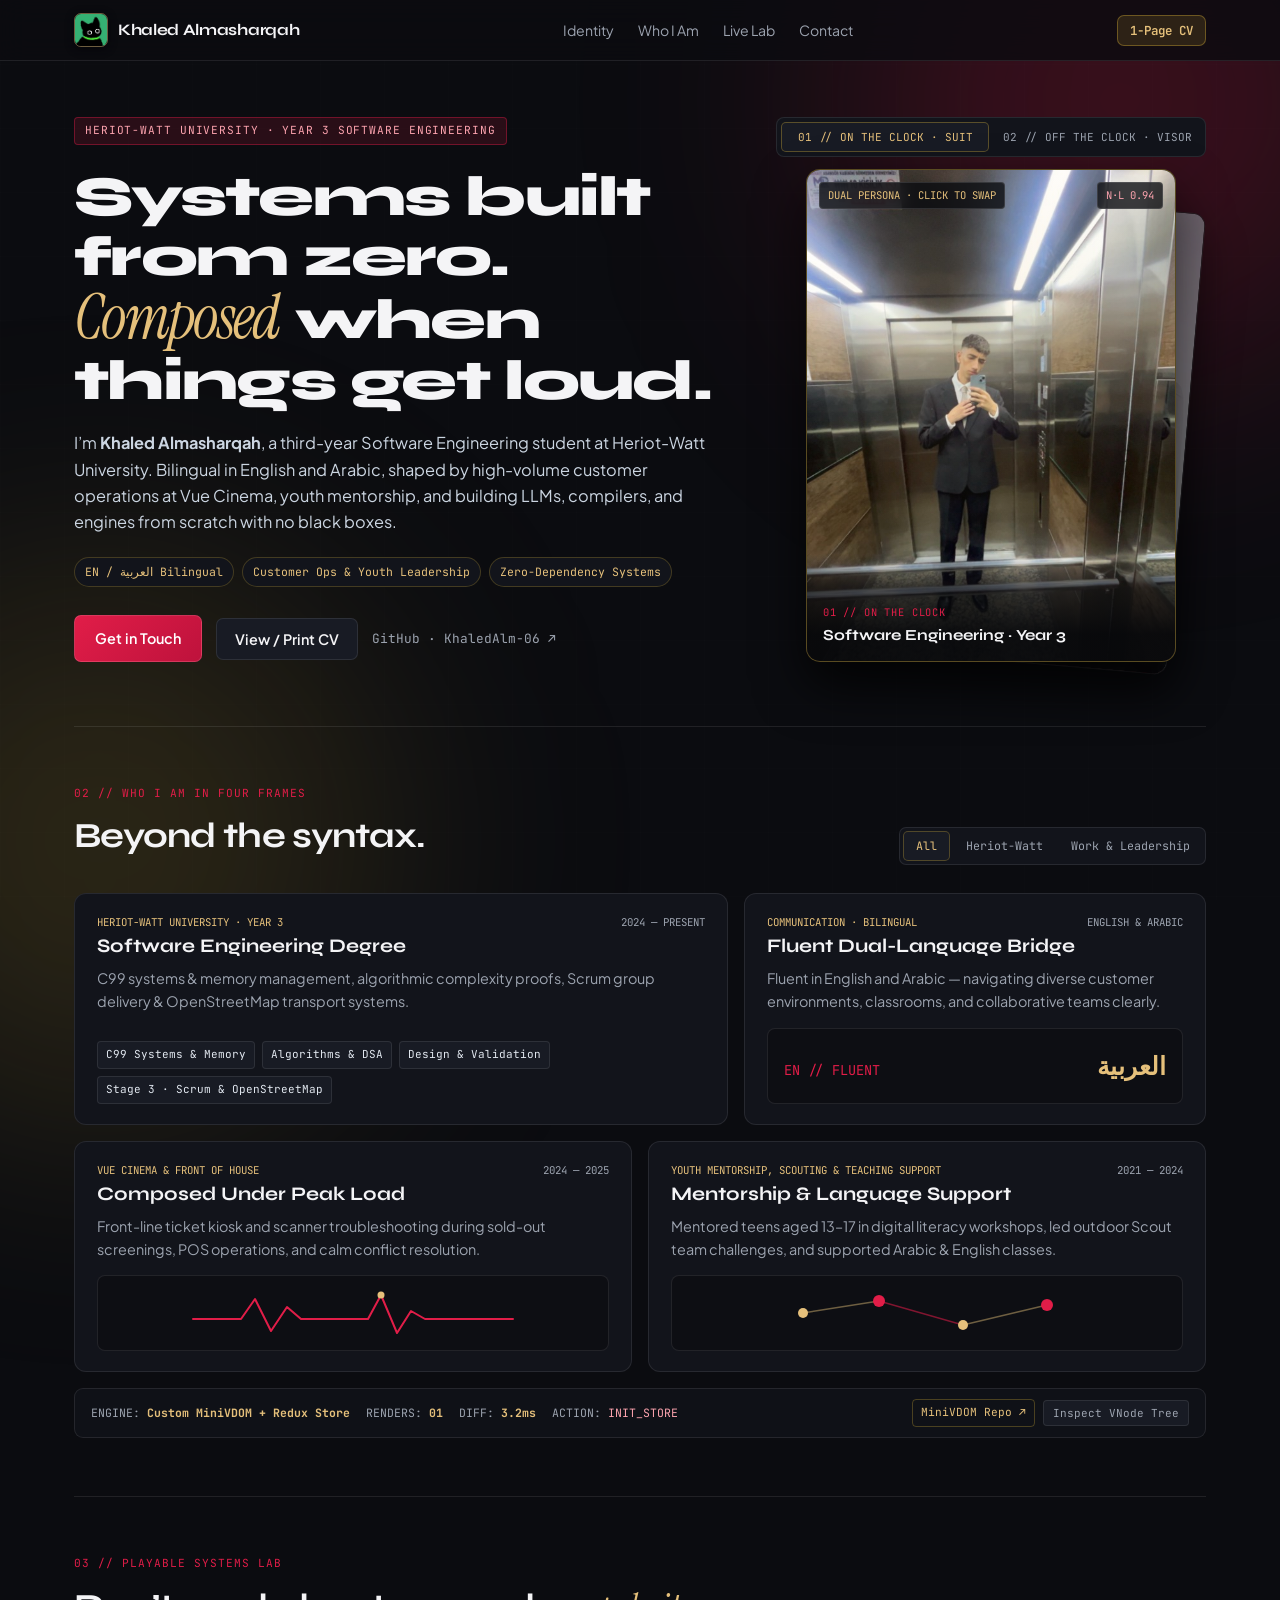
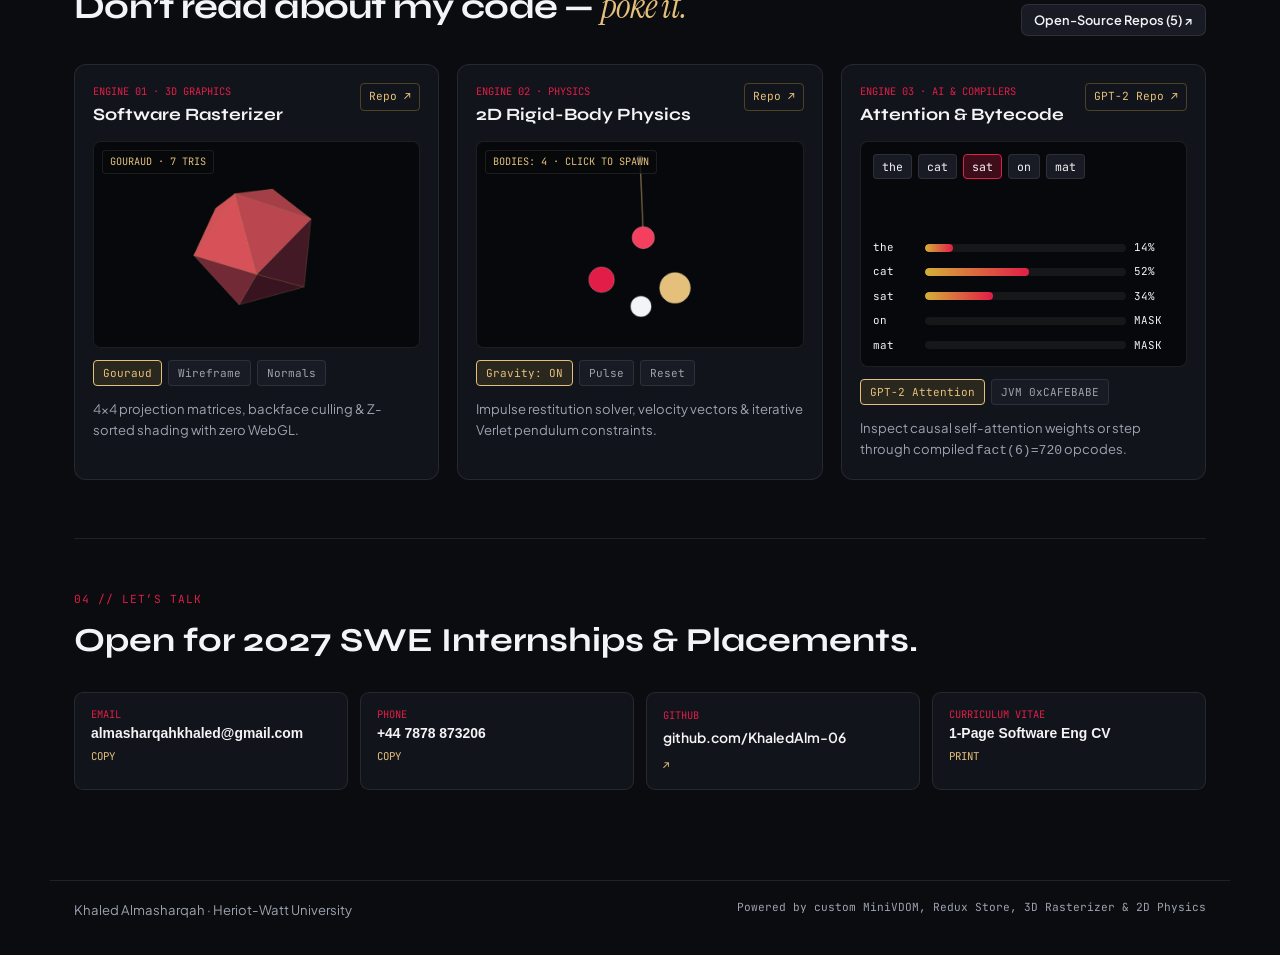
==== commit c20ec819: "Show only released open-source repositories on public site" ====
--- a/index.html
+++ b/index.html
@@ -130,7 +130,7 @@
           <span class="kicker">03 // PLAYABLE SYSTEMS LAB</span>
           <h2>Don’t read about my code — <em>poke it.</em></h2>
         </div>
-        <button type="button" id="open-repos-btn" class="btn-outline btn-sm">Live &amp; Queued Repos &nearr;</button>
+        <button type="button" id="open-repos-btn" class="btn-outline btn-sm">Open-Source Repos (5) &nearr;</button>
       </div>
 
       <div class="lab-trio">
@@ -243,7 +243,7 @@
     <div class="modal-card dark-modal">
       <div class="modal-head">
         <div>
-          <span class="kicker">GITHUB RELEASES · LIVE DEMO REPOS &amp; DRIP QUEUE</span>
+          <span class="kicker">OPEN-SOURCE ARCHIVE · ZERO-DEPENDENCY SYSTEMS</span>
           <h3 id="repos-title">From-Scratch Systems &amp; AI Builds</h3>
         </div>
         <button type="button" id="close-repos-btn" class="btn-outline btn-sm">Close</button>
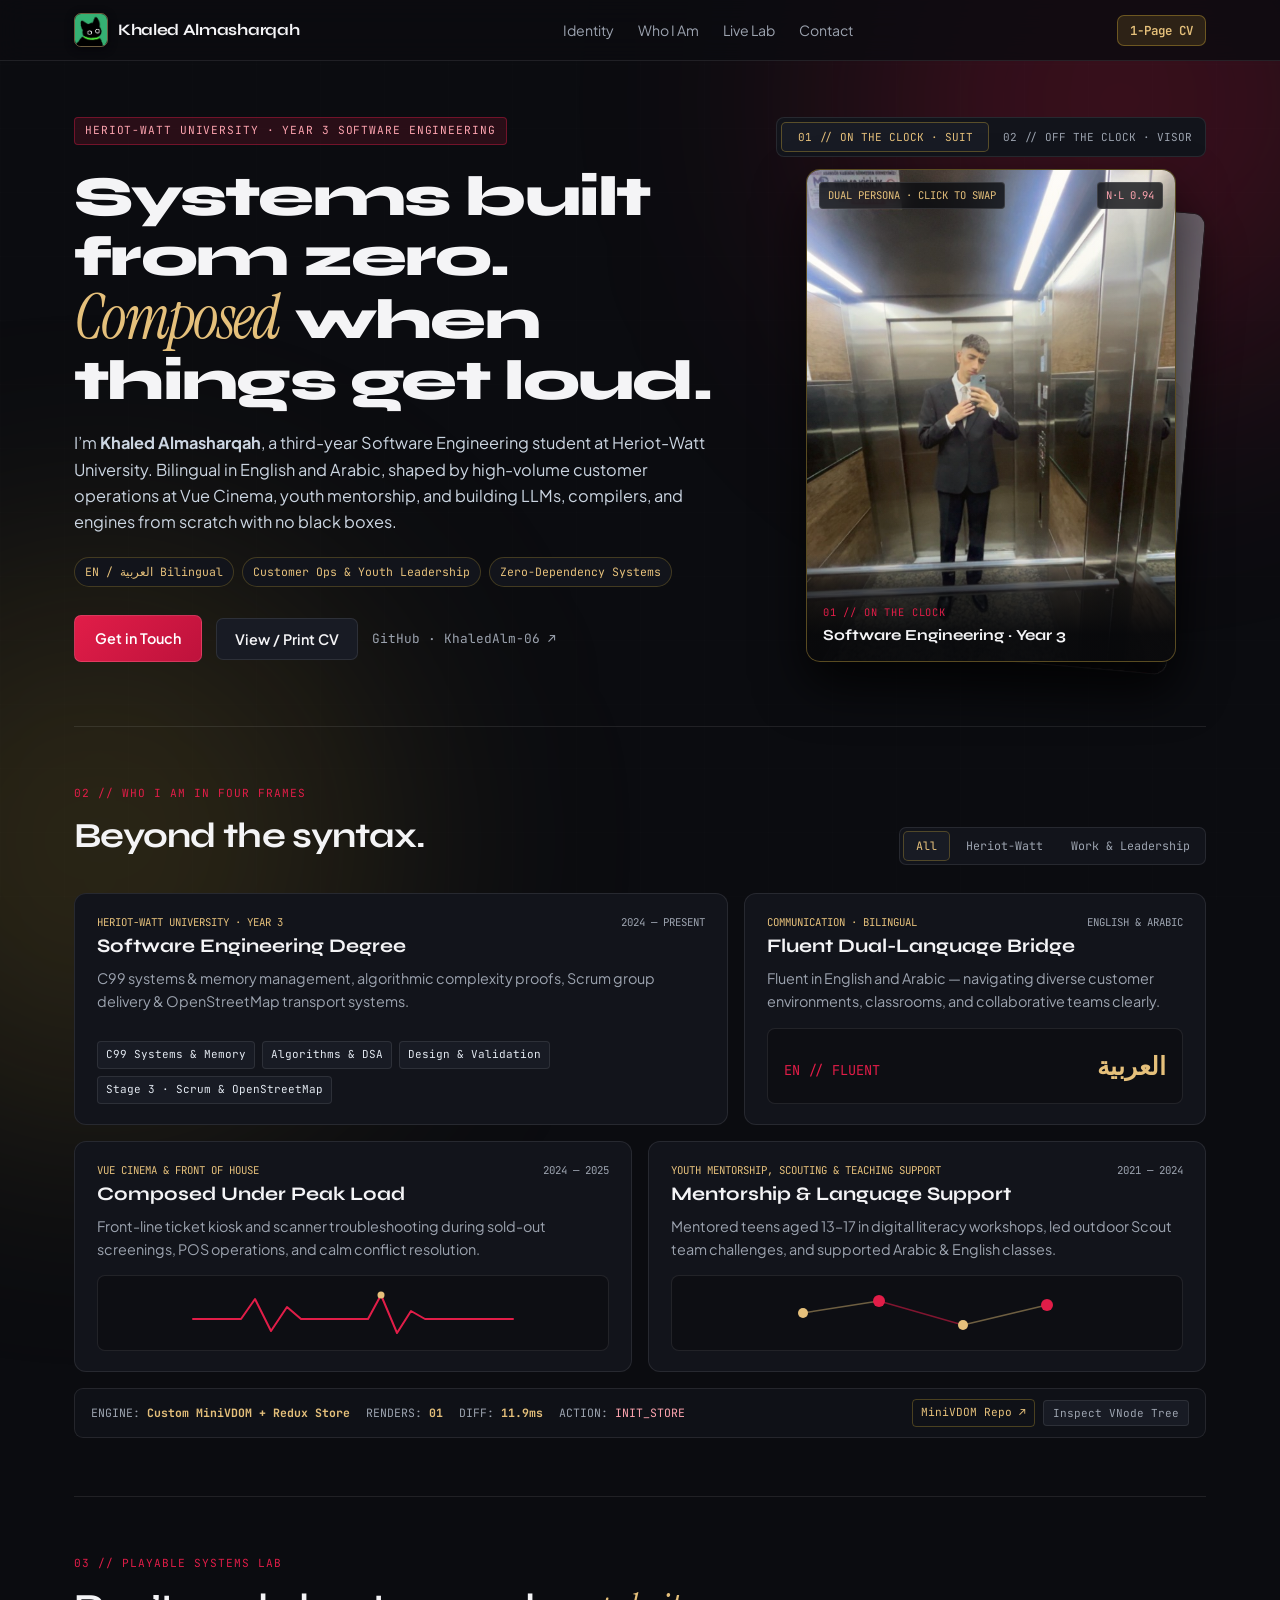
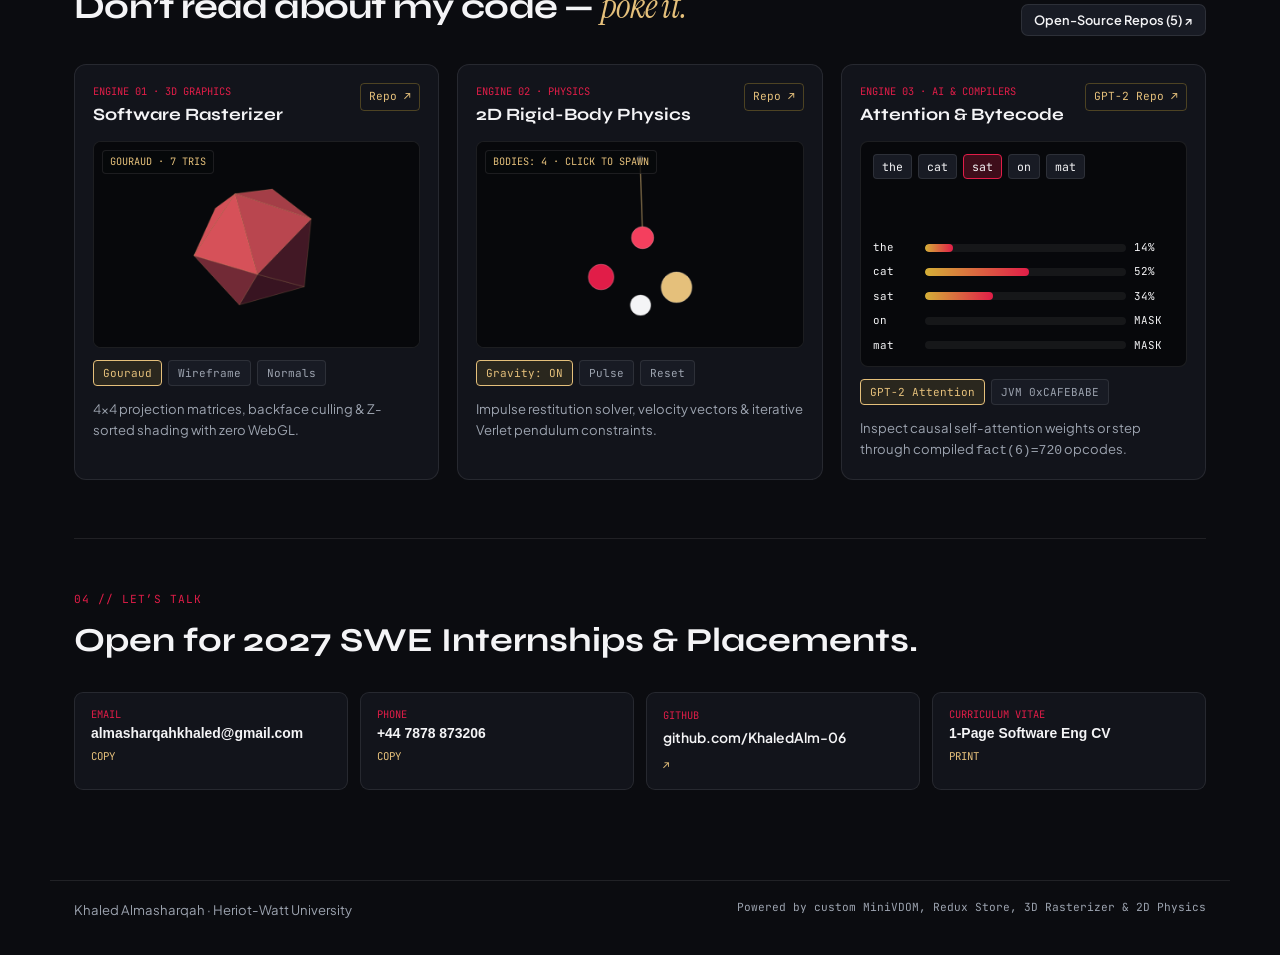
==== commit 56298615: "Rebuild CV to industry-standard SWE LaTeX layout and publish A4 PDF" ====
--- a/index.html
+++ b/index.html
@@ -257,81 +257,148 @@
   <div id="cv-modal" class="modal-backdrop" role="dialog" aria-modal="true" aria-labelledby="cv-title" hidden>
     <div class="modal-card cv-paper">
       <div class="cv-toolbar no-print">
-        <span id="cv-title" class="kicker" style="color:#4b4943; margin:0;">CURRICULUM VITAE · PRINT READY</span>
+        <span id="cv-title" class="kicker" style="color:#4b4943; margin:0;">INDUSTRY-STANDARD SWE CV · A4 SINGLE PAGE</span>
         <div style="display:flex; gap:8px; flex-wrap:wrap;">
           <a href="cv.html" target="_blank" rel="noopener noreferrer" class="btn-outline btn-sm" style="background:#ffffff; color:#141413; border-color:#c9c2b5;">Standalone Page &nearr;</a>
+          <a href="Khaled_Almasharqah_CV.pdf" download class="btn-outline btn-sm" style="background:#ffffff; color:#141413; border-color:#c9c2b5;">Download PDF</a>
           <button type="button" id="print-cv-btn" class="btn-primary btn-sm">Print / Save PDF</button>
           <button type="button" id="close-cv-btn" class="btn-outline btn-sm" style="background:#ffffff; color:#141413; border-color:#c9c2b5;">Close</button>
         </div>
       </div>
 
       <article class="cv-sheet">
-        <header class="cv-header">
-          <div>
-            <h1>Khaled Almasharqah</h1>
-            <p class="cv-sub">MEng Software Engineering (Year 3) &middot; Heriot-Watt University</p>
-          </div>
-          <div class="cv-meta">
-            <div><span class="nowrap">almasharqahkhaled@gmail.com</span> &middot; <span class="nowrap">+44 7878 873206</span></div>
-            <div><a href="https://khaledalm-06.github.io/" target="_blank" rel="noopener noreferrer" class="nowrap">khaledalm-06.github.io</a> &middot; <a href="https://github.com/KhaledAlm-06" target="_blank" rel="noopener noreferrer" class="nowrap">github.com/KhaledAlm-06</a></div>
-            <div><span class="nowrap">Languages: English &amp; Arabic (Fluent Bilingual)</span></div>
+        <header class="cv-header-center">
+          <h1>Khaled Almasharqah</h1>
+          <div class="cv-contact-line">
+            <span>+44 7878 873206</span><span class="cv-sep">|</span>
+            <a href="mailto:almasharqahkhaled@gmail.com">almasharqahkhaled@gmail.com</a><span class="cv-sep">|</span>
+            <a href="https://khaledalm-06.github.io/" target="_blank" rel="noopener noreferrer">khaledalm-06.github.io</a><span class="cv-sep">|</span>
+            <a href="https://github.com/KhaledAlm-06" target="_blank" rel="noopener noreferrer">github.com/KhaledAlm-06</a>
           </div>
         </header>
 
-        <section class="cv-sec">
-          <h2>Engineering Profile</h2>
-          <p>Third-year MEng Software Engineering undergraduate at Heriot-Watt University targeting 2027 software engineering internships and industrial placements. Combines first-principles systems engineering (compilers, language models, real-time 2D/3D engines) with proven operational composure, front-line POS/kiosk troubleshooting, and bilingual communication in high-throughput teams.</p>
+        <section class="cv-section">
+          <h2>Education</h2>
+          <div class="cv-entry">
+            <div class="cv-subhead">
+              <strong>Heriot-Watt University</strong>
+              <strong class="cv-right">Sep 2024 &ndash; May 2029</strong>
+            </div>
+            <div class="cv-subhead">
+              <em>MEng Software Engineering (Year 3 Undergraduate)</em>
+              <em class="cv-right">Available for 2027 Internships &amp; Placements</em>
+            </div>
+            <ul class="cv-bullets">
+              <li><strong>Relevant Coursework:</strong> Hardware-Software Interface (C99, Pointers &amp; Manual Memory Management), Data Structures &amp; Algorithms, Software Design &amp; Validation, Concurrent &amp; Distributed Systems, Database Management Systems.</li>
+              <li><strong>Secondary Education &amp; Certifications (2022 &ndash; 2024):</strong> Higher Mathematics, Higher English, Higher Equivalent Arabic; Certified First Aider.</li>
+            </ul>
+          </div>
         </section>
 
-        <section class="cv-sec">
-          <h2>Education</h2>
-          <div class="cv-row"><strong>MEng Software Engineering (Year 3) &mdash; Heriot-Watt University</strong><span>2024 &mdash; 2029 (Expected)</span></div>
-          <ul>
-            <li><strong>Key Coursework:</strong> Hardware-Software Interface (C99, Pointers &amp; Memory Management), Data Structures &amp; Algorithms, Software Design &amp; Validation, Concurrent &amp; Distributed Systems.</li>
-            <li><strong>Stage 3 Scrum Group Project:</strong> Engineered a full-stack multi-modal transport and route-booking platform integrating OpenStreetMap geospatial routing, relational SQL schemas, and iterative agile delivery.</li>
-          </ul>
-          <div class="cv-row"><strong>Secondary Education &mdash; Highers &amp; Certifications</strong><span>2022 &mdash; 2024</span></div>
-          <p>Higher Mathematics, Higher English, Higher Equivalent Arabic &middot; First Aid Certified.</p>
-        </section>
-
-        <section class="cv-sec">
+        <section class="cv-section">
           <h2>Technical Skills</h2>
-          <div class="cv-skills-grid">
-            <div><strong>Languages:</strong> Python, Java (JDK 21), C (C99), JavaScript (ES2024 / Node.js), SQL, HTML5 &amp; CSS3</div>
-            <div><strong>Systems &amp; Core Engineering:</strong> Bytecode Compilation &amp; AST Parsing, Reverse-Mode Autograd &amp; Attention, 2D/3D Linear Algebra &amp; Physics Simulation, Virtual DOM Reconciliation, Git, Linux CLI, Agile/Scrum</div>
-          </div>
-        </section>
-
-        <section class="cv-sec">
-          <h2>Selected Technical Projects</h2>
-          <div class="cv-row"><strong>GPT-2 Language Model &amp; Autograd Engine from Scratch</strong><span class="cv-proj-meta">Python &middot; Zero Dependencies &middot; github.com/KhaledAlm-06/gpt-llm-from-scratch-python</span></div>
-          <ul>
-            <li>Implemented Byte-Pair Encoding (BPE) subword tokenization, a dynamic reverse-mode automatic differentiation DAG, and multi-head causal self-attention with upper-triangular masking purely from first principles without PyTorch or NumPy.</li>
-          </ul>
-          <div class="cv-row"><strong>Enkel JVM <code>.class</code> Bytecode Compiler</strong><span class="cv-proj-meta">Java 21 &middot; Zero Dependencies &middot; github.com/KhaledAlm-06/enkel-jvm-bytecode-compiler-java</span></div>
-          <ul>
-            <li>Built a recursive-descent parser and compiler pipeline emitting valid <code>0xCAFEBABE</code> JVM binary classfiles with constant-pool serialization, local frame indexing, and 16-bit signed branch backpatching verified directly on JDK 21.</li>
-          </ul>
-          <div class="cv-row"><strong>3D Software Rasterizer, 2D Physics Solver &amp; Virtual DOM Engine</strong><span class="cv-proj-meta">JavaScript &middot; Live on khaledalm-06.github.io</span></div>
-          <ul>
-            <li>Built a zero-WebGL 3D renderer (4&times;4 projection matrices, backface culling, Gouraud shading), impulse-based 2D rigid-body &amp; Verlet pendulum dynamics, and a custom Virtual DOM + Redux state container running live at 60 FPS.</li>
+          <ul class="cv-skills-list">
+            <li><strong>Languages:</strong> Python, Java (JDK 21), C (C99), JavaScript (ES6+ / Node.js), SQL, PHP, HTML5, CSS3</li>
+            <li><strong>Systems &amp; Core Engineering:</strong> Compilers (ASTs, JVM Bytecode), ML Internals (Autograd, Self-Attention, BPE), 2D/3D Graphics &amp; Physics, Virtual DOM</li>
+            <li><strong>Developer Tools &amp; Practices:</strong> Git, Linux / POSIX CLI, Agile (Scrum), Object-Oriented Design, SQL Schema Design, Bilingual (English &amp; Arabic)</li>
           </ul>
         </section>
 
-        <section class="cv-sec">
+        <section class="cv-section">
+          <h2>Technical Projects</h2>
+
+          <div class="cv-entry">
+            <div class="cv-subhead">
+              <span><strong>GPT-2 Language Model &amp; Autograd Engine</strong> | <em>Python</em></span>
+              <a class="cv-proj-link" href="https://github.com/KhaledAlm-06/gpt-llm-from-scratch-python" target="_blank" rel="noopener noreferrer">github.com/KhaledAlm-06/gpt-llm-from-scratch-python</a>
+            </div>
+            <ul class="cv-bullets">
+              <li>Engineered a complete GPT-2 transformer architecture from first principles without PyTorch or NumPy, implementing Byte-Pair Encoding (BPE) subword tokenization with special-token splitting and vocabulary serialization.</li>
+              <li>Architected a dynamic reverse-mode automatic differentiation engine supporting DAG topological sorting and analytical backward passes across <code>MatMul</code>, <code>LayerNorm</code>, <code>GELU</code>, <code>Softmax</code>, and cross-entropy loss operations.</li>
+              <li>Implemented multi-head causal self-attention with upper-triangular future masking, residual pre-norm layers, positional embeddings, and autoregressive temperature/top-k token generation.</li>
+            </ul>
+          </div>
+
+          <div class="cv-entry">
+            <div class="cv-subhead">
+              <span><strong>Enkel JVM Bytecode Compiler</strong> | <em>Java 21, JVM Bytecode</em></span>
+              <a class="cv-proj-link" href="https://github.com/KhaledAlm-06/enkel-jvm-bytecode-compiler-java" target="_blank" rel="noopener noreferrer">github.com/KhaledAlm-06/enkel-jvm-bytecode-compiler-java</a>
+            </div>
+            <ul class="cv-bullets">
+              <li>Built an end-to-end recursive-descent compiler in Java 21 that lexes and parses source programs into a statically-typed Abstract Syntax Tree (AST) with lexical block scoping and local-variable slot indexing.</li>
+              <li>Implemented a binary <code>0xCAFEBABE</code> <code>.class</code> file serializer from scratch that constructs the JVM Constant Pool (<code>UTF8</code>, <code>Class</code>, <code>NameAndType</code>, <code>Methodref</code>), method descriptors, and <code>Code</code> attributes with zero external bytecode libraries.</li>
+              <li>Engineered 16-bit signed relative jump backpatching (<code>if_icmple</code>, <code>goto</code>) and operand-stack depth calculation, verifying compiled <code>.class</code> binaries (including recursive factorial <code>fact(6)=720</code>) directly on the JDK 21 HotSpot VM.</li>
+            </ul>
+          </div>
+
+          <div class="cv-entry">
+            <div class="cv-subhead">
+              <span><strong>3D Software Rasterizer, 2D Physics &amp; Virtual DOM</strong> | <em>JavaScript, HTML5 Canvas</em></span>
+              <a class="cv-proj-link" href="https://khaledalm-06.github.io/" target="_blank" rel="noopener noreferrer">khaledalm-06.github.io</a>
+            </div>
+            <ul class="cv-bullets">
+              <li>Developed a zero-WebGL 3D software rendering pipeline implementing 4&times;4 homogeneous projection matrices, perspective division, surface-normal backface culling, painter&rsquo;s Z-sorting, and Gouraud shading at 60 FPS.</li>
+              <li>Built a 2D rigid-body physics engine featuring Separating Axis Theorem (SAT) collision detection, impulse-based restitution and Coulomb friction solvers, and iterative Verlet distance-constraint relaxation.</li>
+              <li>Implemented a custom Virtual DOM tree reconciler and Redux-style unidirectional state store from scratch to drive reactive UI rendering and sub-millisecond diff telemetry on my live portfolio.</li>
+            </ul>
+          </div>
+
+          <div class="cv-entry">
+            <div class="cv-subhead">
+              <span><strong>Multi-Modal Transport Booking Platform</strong> | <em>PHP, JS, SQL, OpenStreetMap, Scrum</em></span>
+              <em class="cv-right">Heriot-Watt Stage 3 Group Project</em>
+            </div>
+            <ul class="cv-bullets">
+              <li>Collaborated in a Stage 3 Agile Scrum engineering team to design, implement, and validate a full-stack multi-modal journey planning and ticket-booking web application across iterative sprints.</li>
+              <li>Integrated OpenStreetMap geospatial map rendering and multi-leg route calculation with a normalized relational SQL database managing transit schedules, fare rules, and user reservations.</li>
+              <li>Participated in sprint planning, peer code reviews, requirements validation, and end-to-end integration testing.</li>
+            </ul>
+          </div>
+        </section>
+
+        <section class="cv-section">
           <h2>Work &amp; Leadership Experience</h2>
-          <div class="cv-row"><strong>Customer Assistant &amp; Floor Tech Support &mdash; Vue Cinema</strong><span>Oct 2024 &mdash; Aug 2025</span></div>
-          <ul>
-            <li>Delivered calm, high-throughput guest service during sold-out screenings, maintaining accurate POS cash and card reconciliation while troubleshooting self-service ticketing kiosks and handheld scanners to eliminate queue bottlenecks.</li>
-          </ul>
-          <div class="cv-row"><strong>Front of House Team Member &mdash; Pepe&rsquo;s Grill</strong><span>Aug 2024 &mdash; Nov 2024</span></div>
-          <ul>
-            <li>Coordinated real-time order flow between front-of-house POS terminals and kitchen staff under peak evening load, resolving service delays calmly and supporting new-hire onboarding.</li>
-          </ul>
-          <div class="cv-row"><strong>Youth Mentor, Scout Leader &amp; Language Teaching Assistant (Arabic &amp; English)</strong><span>Sep 2021 &mdash; Jul 2024</span></div>
-          <ul>
-            <li>Mentored teenagers aged 13&ndash;17 in personal development workshops, led structured outdoor Scout team challenges, and supported bilingual Arabic/English classroom instruction and student progress tracking.</li>
-          </ul>
+
+          <div class="cv-entry">
+            <div class="cv-subhead">
+              <strong>Customer Assistant &amp; Floor Technical Support</strong>
+              <strong class="cv-right">Oct 2024 &ndash; Aug 2025</strong>
+            </div>
+            <div class="cv-subhead">
+              <em>Vue Cinema</em>
+            </div>
+            <ul class="cv-bullets">
+              <li>Performed first-line hardware and software diagnostics on self-service ticketing kiosks, POS terminals, and optical ticket scanners during peak sold-out screenings, minimizing equipment downtime and queue bottlenecks.</li>
+              <li>Processed high-volume cash and card transactions with zero reconciliation discrepancies while resolving time-sensitive customer booking and seating escalations calmly on the floor.</li>
+            </ul>
+          </div>
+
+          <div class="cv-entry">
+            <div class="cv-subhead">
+              <strong>Front of House Team Member</strong>
+              <strong class="cv-right">Aug 2024 &ndash; Nov 2024</strong>
+            </div>
+            <div class="cv-subhead">
+              <em>Pepe&rsquo;s Grill</em>
+            </div>
+            <ul class="cv-bullets">
+              <li>Coordinated real-time order throughput between front-of-house POS terminals and kitchen staff during high-volume evening shifts, maintaining rapid service turnaround and supporting new-hire onboarding.</li>
+            </ul>
+          </div>
+
+          <div class="cv-entry">
+            <div class="cv-subhead">
+              <strong>Youth Mentor, Scout Leader &amp; Bilingual Teaching Assistant</strong>
+              <strong class="cv-right">Sep 2021 &ndash; Jul 2024</strong>
+            </div>
+            <div class="cv-subhead">
+              <em>Community Youth &amp; Education Programmes</em>
+            </div>
+            <ul class="cv-bullets">
+              <li>Led weekly digital literacy and personal development workshops for cohorts of 13&ndash;17-year-old students and organized structured outdoor Scout problem-solving challenges.</li>
+              <li>Supported bilingual (English and Arabic) classroom instruction, adapting explanations for diverse learners and tracking student academic progress.</li>
+            </ul>
+          </div>
         </section>
       </article>
     </div>
--- a/styles.css
+++ b/styles.css
@@ -1039,10 +1039,11 @@
   color: var(--gold-soft);
 }
 
-/* Printable CV */
+/* Printable CV (Jake's Resume LaTeX Standard) */
 .cv-paper {
   background: #ffffff;
-  color: #141413;
+  color: #000000;
+  max-width: 860px;
 }
 
 .cv-toolbar {
@@ -1052,115 +1053,125 @@
   display: flex;
   justify-content: space-between;
   align-items: center;
+  gap: 12px;
+  flex-wrap: wrap;
 }
 
 .cv-sheet {
-  padding: 28px 36px;
-  font-size: 0.855rem;
-  line-height: 1.44;
-  color: #1c1b19;
-}
-
-.cv-header {
-  display: flex;
-  justify-content: space-between;
-  align-items: flex-start;
-  gap: 16px;
-  border-bottom: 2px solid #141413;
-  padding-bottom: 10px;
-  margin-bottom: 12px;
-}
-
-.cv-header h1 {
-  font-family: var(--display);
-  font-size: 1.65rem;
-  letter-spacing: -0.02em;
-  margin: 0 0 2px;
-  color: #111110;
-}
-
-.cv-sub {
-  margin: 0;
-  color: #4b4943;
-  font-weight: 600;
-  font-size: 0.88rem;
-}
-
-.cv-meta {
-  text-align: right;
-  font-size: 0.78rem;
-  line-height: 1.45;
-  color: #3f3d38;
-  flex-shrink: 0;
-}
-
-.cv-meta a {
-  color: #141413;
-  text-decoration: none;
-  border-bottom: 1px solid #d6d0c4;
-}
-
-.nowrap {
-  white-space: nowrap;
-}
-
-.cv-sec {
-  margin-bottom: 11px;
-}
-
-.cv-sec:last-child {
+  padding: 26px 34px;
+  font-family: "Charter", "Bitstream Charter", "Sitka Text", "Cambria", "Georgia", "Times New Roman", serif;
+  font-size: 9.4pt;
+  line-height: 1.28;
+  color: #000000;
+}
+
+.cv-sheet a {
+  color: #000000;
+  text-decoration: underline;
+  text-decoration-thickness: 0.6px;
+  text-underline-offset: 2px;
+}
+
+.cv-sheet code {
+  font-family: var(--mono);
+  font-size: 0.87em;
+}
+
+.cv-header-center {
+  text-align: center;
+  margin-bottom: 6px;
+}
+
+.cv-header-center h1 {
+  margin: 0 0 3px;
+  font-family: inherit;
+  font-size: 20.5pt;
+  font-weight: 700;
+  letter-spacing: 0.03em;
+  text-transform: uppercase;
+  line-height: 1.08;
+  color: #000000;
+}
+
+.cv-contact-line {
+  font-size: 9.1pt;
+  line-height: 1.3;
+  color: #000000;
+}
+
+.cv-sep {
+  margin: 0 5px;
+}
+
+.cv-section {
+  margin-top: 7px;
+}
+
+.cv-section h2 {
+  margin: 0 0 4px;
+  padding-bottom: 1.5px;
+  font-family: inherit;
+  font-size: 10.6pt;
+  font-weight: 700;
+  font-variant: small-caps;
+  letter-spacing: 0.04em;
+  border-bottom: 1px solid #000000;
+  color: #000000;
+  line-height: 1.15;
+}
+
+.cv-entry {
+  margin-bottom: 4.5px;
+}
+
+.cv-entry:last-child {
   margin-bottom: 0;
 }
 
-.cv-sec h2 {
-  font-family: var(--mono);
-  font-size: 0.7rem;
-  letter-spacing: 0.09em;
-  text-transform: uppercase;
-  color: #be123c;
-  border-bottom: 1px solid #e4dfd5;
-  padding-bottom: 3px;
-  margin: 0 0 6px;
-}
-
-.cv-sec p {
-  margin: 0 0 4px;
-}
-
-.cv-sec ul {
-  margin: 2px 0 5px;
-  padding-left: 17px;
-}
-
-.cv-sec li {
-  margin-bottom: 2px;
-}
-
-.cv-skills-grid {
-  display: grid;
-  grid-template-columns: 1fr;
-  gap: 4px;
-}
-
-.cv-proj-meta {
-  font-family: var(--mono);
-  font-size: 0.72rem;
-  color: #5b5851;
-}
-
-.cv-row {
+.cv-subhead {
   display: flex;
   justify-content: space-between;
   align-items: baseline;
   gap: 10px;
-  margin-top: 5px;
-}
-
-.cv-row span {
-  font-family: var(--mono);
-  font-size: 0.72rem;
-  color: #5b5851;
+  font-size: 9.4pt;
+  line-height: 1.24;
+}
+
+.cv-subhead + .cv-subhead {
+  margin-top: 0.5px;
+}
+
+.cv-right {
+  text-align: right;
   white-space: nowrap;
+  flex-shrink: 0;
+}
+
+.cv-proj-link {
+  font-size: 8.8pt;
+  white-space: nowrap;
+  flex-shrink: 0;
+}
+
+.cv-bullets {
+  margin: 2px 0 3px;
+  padding-left: 16px;
+  list-style-type: disc;
+}
+
+.cv-bullets li {
+  margin-bottom: 1.5px;
+  text-align: left;
+}
+
+.cv-skills-list {
+  margin: 2px 0 2px;
+  padding-left: 8px;
+  list-style-type: none;
+}
+
+.cv-skills-list li {
+  margin-bottom: 2px;
 }
 
 .toast {
@@ -1190,17 +1201,18 @@
   .span-7, .span-5, .span-6 { grid-column: span 12; }
 }
 
-@media (max-width: 580px) {
+@media screen and (max-width: 640px) {
   .contact-cards { grid-template-columns: 1fr; }
-  .cv-header { flex-direction: column; }
-  .cv-meta { text-align: left; }
+  .cv-subhead { flex-direction: column; gap: 1px; }
+  .cv-right, .cv-proj-link { text-align: left; white-space: normal; }
 }
 
 @media print {
-  @page { size: A4; margin: 11mm 13mm; }
+  @page { size: A4 portrait; margin: 8.5mm 11mm; }
   body { background: #fff; color: #000; }
   .topbar, .shell, .footer-bar, .ambient-glow, .grid-backdrop, .no-print, .toast { display: none !important; }
   .modal-backdrop { position: static; background: #fff; padding: 0; display: block !important; }
   .modal-card { box-shadow: none; max-width: 100%; border-radius: 0; }
-  .cv-sheet { padding: 0; font-size: 9.6pt; line-height: 1.38; }
-}
+  .cv-sheet { padding: 0; font-size: 9.2pt; line-height: 1.25; }
+  .cv-subhead { flex-direction: row !important; justify-content: space-between; }
+}
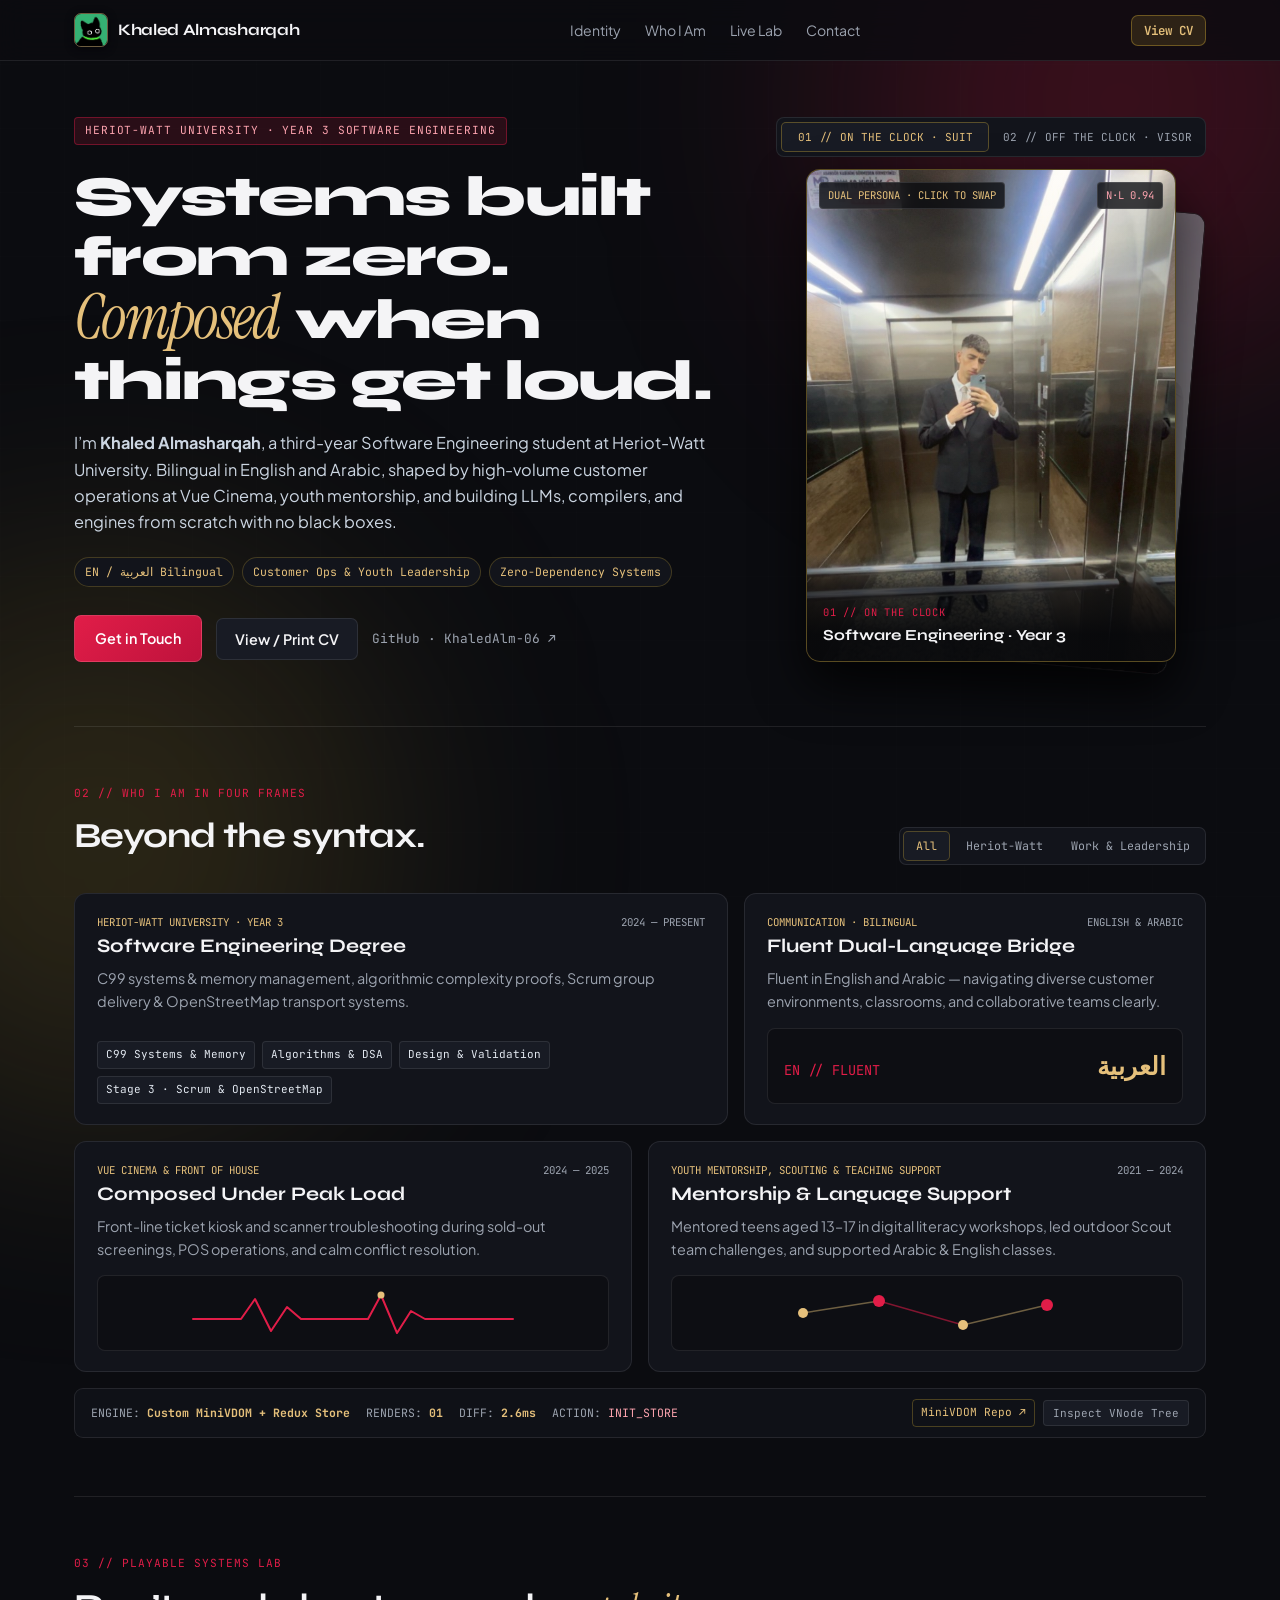
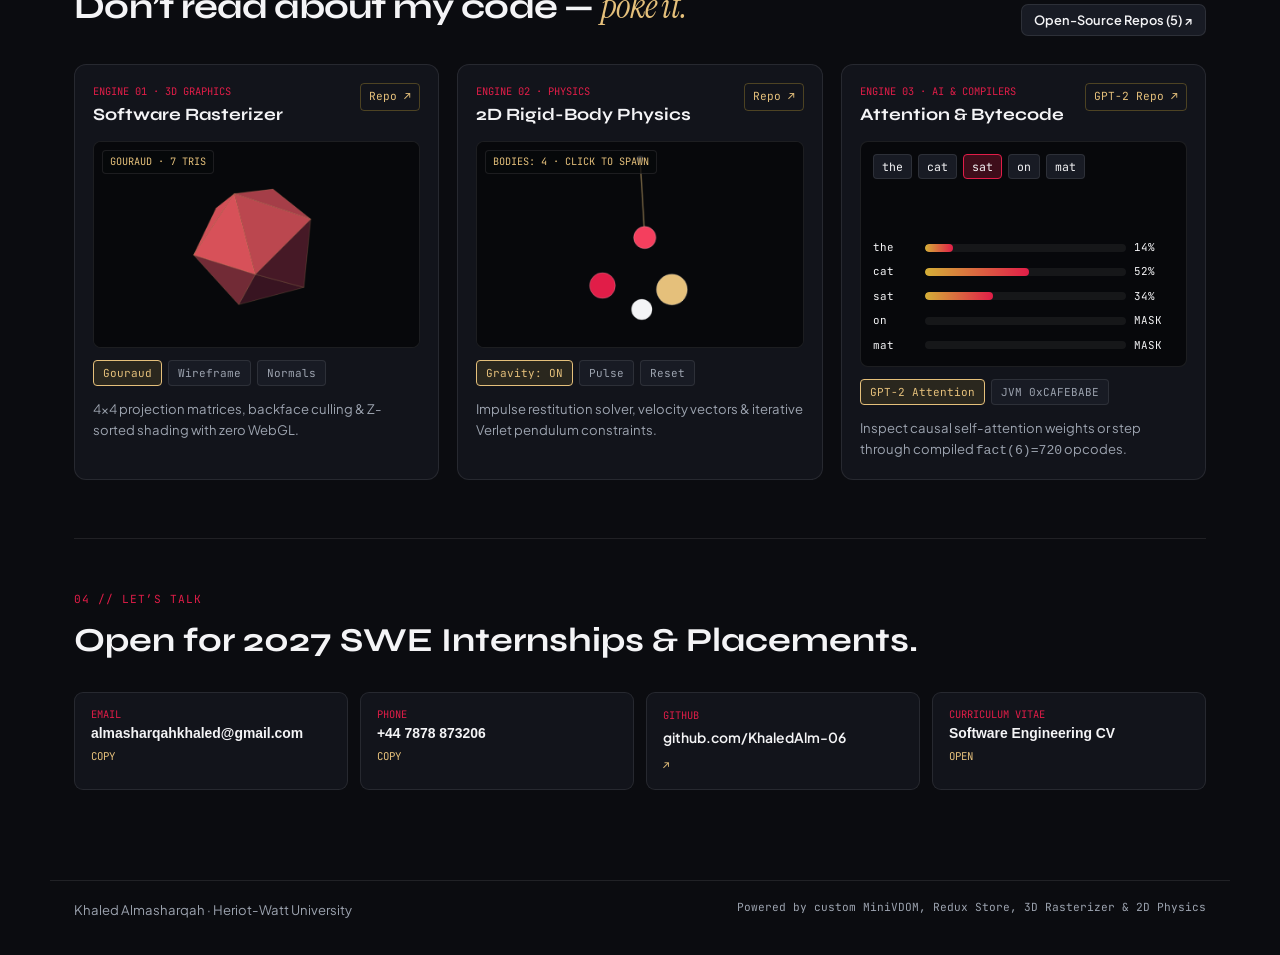
==== commit 65321d1a: "Redesign CV to clean modern sans-serif UK layout with portrait and no GitHub links" ====
--- a/index.html
+++ b/index.html
@@ -8,7 +8,7 @@
   <link rel="icon" type="image/png" href="assets/avatar.png" />
   <link rel="preconnect" href="https://fonts.googleapis.com" />
   <link rel="preconnect" href="https://fonts.gstatic.com" crossorigin />
-  <link href="https://fonts.googleapis.com/css2?family=Instrument+Serif:ital@0;1&family=JetBrains+Mono:wght@400;500;600&family=Plus+Jakarta+Sans:wght@400;500;600;700&family=Syne:wght@600;700;800&display=swap" rel="stylesheet" />
+  <link href="https://fonts.googleapis.com/css2?family=Instrument+Serif:ital@0;1&family=Inter:wght@400;500;600;700&family=JetBrains+Mono:wght@400;500;600&family=Plus+Jakarta+Sans:wght@400;500;600;700&family=Syne:wght@600;700;800&display=swap" rel="stylesheet" />
   <link rel="stylesheet" href="styles.css" />
 </head>
 <body>
@@ -32,7 +32,7 @@
       </nav>
 
       <div class="topbar-right">
-        <button type="button" id="open-cv-btn" class="btn-gold-sm">1-Page CV</button>
+        <button type="button" id="open-cv-btn" class="btn-gold-sm">View CV</button>
       </div>
     </div>
   </header>
@@ -226,8 +226,8 @@
         </a>
         <button type="button" class="contact-chip" id="open-cv-footer">
           <span class="chip-k">CURRICULUM VITAE</span>
-          <span class="chip-v">1-Page Software Eng CV</span>
-          <span class="chip-act">PRINT</span>
+          <span class="chip-v">Software Engineering CV</span>
+          <span class="chip-act">OPEN</span>
         </button>
       </div>
     </section>
@@ -253,151 +253,158 @@
     </div>
   </div>
 
-  <!-- Print-Ready 1-Page CV Modal -->
+  <!-- Modern UK Software Engineering CV Modal -->
   <div id="cv-modal" class="modal-backdrop" role="dialog" aria-modal="true" aria-labelledby="cv-title" hidden>
     <div class="modal-card cv-paper">
       <div class="cv-toolbar no-print">
-        <span id="cv-title" class="kicker" style="color:#4b4943; margin:0;">INDUSTRY-STANDARD SWE CV · A4 SINGLE PAGE</span>
+        <span id="cv-title" class="kicker" style="color:#475569; margin:0;">KHALED ALMASHARQAH &middot; CURRICULUM VITAE</span>
         <div style="display:flex; gap:8px; flex-wrap:wrap;">
-          <a href="cv.html" target="_blank" rel="noopener noreferrer" class="btn-outline btn-sm" style="background:#ffffff; color:#141413; border-color:#c9c2b5;">Standalone Page &nearr;</a>
-          <a href="Khaled_Almasharqah_CV.pdf" download class="btn-outline btn-sm" style="background:#ffffff; color:#141413; border-color:#c9c2b5;">Download PDF</a>
+          <a href="cv.html" target="_blank" rel="noopener noreferrer" class="btn-outline btn-sm" style="background:#ffffff; color:#0f172a; border-color:#cbd5e1;">Standalone Page &nearr;</a>
+          <a href="Khaled_Almasharqah_CV.pdf" download class="btn-outline btn-sm" style="background:#ffffff; color:#0f172a; border-color:#cbd5e1;">Download PDF</a>
           <button type="button" id="print-cv-btn" class="btn-primary btn-sm">Print / Save PDF</button>
-          <button type="button" id="close-cv-btn" class="btn-outline btn-sm" style="background:#ffffff; color:#141413; border-color:#c9c2b5;">Close</button>
+          <button type="button" id="close-cv-btn" class="btn-outline btn-sm" style="background:#ffffff; color:#0f172a; border-color:#cbd5e1;">Close</button>
         </div>
       </div>
 
       <article class="cv-sheet">
-        <header class="cv-header-center">
-          <h1>Khaled Almasharqah</h1>
-          <div class="cv-contact-line">
-            <span>+44 7878 873206</span><span class="cv-sep">|</span>
-            <a href="mailto:almasharqahkhaled@gmail.com">almasharqahkhaled@gmail.com</a><span class="cv-sep">|</span>
-            <a href="https://khaledalm-06.github.io/" target="_blank" rel="noopener noreferrer">khaledalm-06.github.io</a><span class="cv-sep">|</span>
-            <a href="https://github.com/KhaledAlm-06" target="_blank" rel="noopener noreferrer">github.com/KhaledAlm-06</a>
-          </div>
+        <header class="cv-header">
+          <div class="cv-header-info">
+            <h1>Khaled Almasharqah</h1>
+            <p class="cv-subtitle">Third-Year Software Engineering Student &middot; Heriot-Watt University</p>
+            <div class="cv-contacts">
+              <span class="cv-pill">+44 7878 873206</span>
+              <a class="cv-pill" href="mailto:almasharqahkhaled@gmail.com">almasharqahkhaled@gmail.com</a>
+              <a class="cv-pill" href="https://khaledalm-06.github.io/" target="_blank" rel="noopener noreferrer">khaledalm-06.github.io</a>
+            </div>
+          </div>
+          <img class="cv-portrait" src="assets/cv-portrait.jpg" alt="Khaled Almasharqah portrait" />
         </header>
 
         <section class="cv-section">
+          <h2>Personal Summary</h2>
+          <p class="cv-summary">
+            Third-year Software Engineering student at Heriot-Watt University combining strong systems programming fundamentals with calm, frontline problem-solving in high-volume customer environments. Fluent in English and Arabic, seeking a 2027 software engineering internship or placement where I can contribute from day one.
+          </p>
+        </section>
+
+        <section class="cv-section">
           <h2>Education</h2>
           <div class="cv-entry">
-            <div class="cv-subhead">
-              <strong>Heriot-Watt University</strong>
-              <strong class="cv-right">Sep 2024 &ndash; May 2029</strong>
-            </div>
-            <div class="cv-subhead">
-              <em>MEng Software Engineering (Year 3 Undergraduate)</em>
-              <em class="cv-right">Available for 2027 Internships &amp; Placements</em>
-            </div>
-            <ul class="cv-bullets">
-              <li><strong>Relevant Coursework:</strong> Hardware-Software Interface (C99, Pointers &amp; Manual Memory Management), Data Structures &amp; Algorithms, Software Design &amp; Validation, Concurrent &amp; Distributed Systems, Database Management Systems.</li>
-              <li><strong>Secondary Education &amp; Certifications (2022 &ndash; 2024):</strong> Higher Mathematics, Higher English, Higher Equivalent Arabic; Certified First Aider.</li>
-            </ul>
-          </div>
-        </section>
-
-        <section class="cv-section">
-          <h2>Technical Skills</h2>
-          <ul class="cv-skills-list">
-            <li><strong>Languages:</strong> Python, Java (JDK 21), C (C99), JavaScript (ES6+ / Node.js), SQL, PHP, HTML5, CSS3</li>
-            <li><strong>Systems &amp; Core Engineering:</strong> Compilers (ASTs, JVM Bytecode), ML Internals (Autograd, Self-Attention, BPE), 2D/3D Graphics &amp; Physics, Virtual DOM</li>
-            <li><strong>Developer Tools &amp; Practices:</strong> Git, Linux / POSIX CLI, Agile (Scrum), Object-Oriented Design, SQL Schema Design, Bilingual (English &amp; Arabic)</li>
-          </ul>
-        </section>
-
-        <section class="cv-section">
-          <h2>Technical Projects</h2>
-
-          <div class="cv-entry">
-            <div class="cv-subhead">
-              <span><strong>GPT-2 Language Model &amp; Autograd Engine</strong> | <em>Python</em></span>
-              <a class="cv-proj-link" href="https://github.com/KhaledAlm-06/gpt-llm-from-scratch-python" target="_blank" rel="noopener noreferrer">github.com/KhaledAlm-06/gpt-llm-from-scratch-python</a>
-            </div>
-            <ul class="cv-bullets">
-              <li>Engineered a complete GPT-2 transformer architecture from first principles without PyTorch or NumPy, implementing Byte-Pair Encoding (BPE) subword tokenization with special-token splitting and vocabulary serialization.</li>
-              <li>Architected a dynamic reverse-mode automatic differentiation engine supporting DAG topological sorting and analytical backward passes across <code>MatMul</code>, <code>LayerNorm</code>, <code>GELU</code>, <code>Softmax</code>, and cross-entropy loss operations.</li>
-              <li>Implemented multi-head causal self-attention with upper-triangular future masking, residual pre-norm layers, positional embeddings, and autoregressive temperature/top-k token generation.</li>
-            </ul>
-          </div>
-
-          <div class="cv-entry">
-            <div class="cv-subhead">
-              <span><strong>Enkel JVM Bytecode Compiler</strong> | <em>Java 21, JVM Bytecode</em></span>
-              <a class="cv-proj-link" href="https://github.com/KhaledAlm-06/enkel-jvm-bytecode-compiler-java" target="_blank" rel="noopener noreferrer">github.com/KhaledAlm-06/enkel-jvm-bytecode-compiler-java</a>
-            </div>
-            <ul class="cv-bullets">
-              <li>Built an end-to-end recursive-descent compiler in Java 21 that lexes and parses source programs into a statically-typed Abstract Syntax Tree (AST) with lexical block scoping and local-variable slot indexing.</li>
-              <li>Implemented a binary <code>0xCAFEBABE</code> <code>.class</code> file serializer from scratch that constructs the JVM Constant Pool (<code>UTF8</code>, <code>Class</code>, <code>NameAndType</code>, <code>Methodref</code>), method descriptors, and <code>Code</code> attributes with zero external bytecode libraries.</li>
-              <li>Engineered 16-bit signed relative jump backpatching (<code>if_icmple</code>, <code>goto</code>) and operand-stack depth calculation, verifying compiled <code>.class</code> binaries (including recursive factorial <code>fact(6)=720</code>) directly on the JDK 21 HotSpot VM.</li>
-            </ul>
-          </div>
-
-          <div class="cv-entry">
-            <div class="cv-subhead">
-              <span><strong>3D Software Rasterizer, 2D Physics &amp; Virtual DOM</strong> | <em>JavaScript, HTML5 Canvas</em></span>
-              <a class="cv-proj-link" href="https://khaledalm-06.github.io/" target="_blank" rel="noopener noreferrer">khaledalm-06.github.io</a>
-            </div>
-            <ul class="cv-bullets">
-              <li>Developed a zero-WebGL 3D software rendering pipeline implementing 4&times;4 homogeneous projection matrices, perspective division, surface-normal backface culling, painter&rsquo;s Z-sorting, and Gouraud shading at 60 FPS.</li>
-              <li>Built a 2D rigid-body physics engine featuring Separating Axis Theorem (SAT) collision detection, impulse-based restitution and Coulomb friction solvers, and iterative Verlet distance-constraint relaxation.</li>
-              <li>Implemented a custom Virtual DOM tree reconciler and Redux-style unidirectional state store from scratch to drive reactive UI rendering and sub-millisecond diff telemetry on my live portfolio.</li>
-            </ul>
-          </div>
-
-          <div class="cv-entry">
-            <div class="cv-subhead">
-              <span><strong>Multi-Modal Transport Booking Platform</strong> | <em>PHP, JS, SQL, OpenStreetMap, Scrum</em></span>
-              <em class="cv-right">Heriot-Watt Stage 3 Group Project</em>
-            </div>
-            <ul class="cv-bullets">
-              <li>Collaborated in a Stage 3 Agile Scrum engineering team to design, implement, and validate a full-stack multi-modal journey planning and ticket-booking web application across iterative sprints.</li>
-              <li>Integrated OpenStreetMap geospatial map rendering and multi-leg route calculation with a normalized relational SQL database managing transit schedules, fare rules, and user reservations.</li>
-              <li>Participated in sprint planning, peer code reviews, requirements validation, and end-to-end integration testing.</li>
-            </ul>
-          </div>
-        </section>
-
-        <section class="cv-section">
-          <h2>Work &amp; Leadership Experience</h2>
-
-          <div class="cv-entry">
-            <div class="cv-subhead">
-              <strong>Customer Assistant &amp; Floor Technical Support</strong>
-              <strong class="cv-right">Oct 2024 &ndash; Aug 2025</strong>
-            </div>
-            <div class="cv-subhead">
-              <em>Vue Cinema</em>
-            </div>
-            <ul class="cv-bullets">
-              <li>Performed first-line hardware and software diagnostics on self-service ticketing kiosks, POS terminals, and optical ticket scanners during peak sold-out screenings, minimizing equipment downtime and queue bottlenecks.</li>
-              <li>Processed high-volume cash and card transactions with zero reconciliation discrepancies while resolving time-sensitive customer booking and seating escalations calmly on the floor.</li>
-            </ul>
-          </div>
-
-          <div class="cv-entry">
-            <div class="cv-subhead">
-              <strong>Front of House Team Member</strong>
-              <strong class="cv-right">Aug 2024 &ndash; Nov 2024</strong>
-            </div>
-            <div class="cv-subhead">
-              <em>Pepe&rsquo;s Grill</em>
-            </div>
-            <ul class="cv-bullets">
-              <li>Coordinated real-time order throughput between front-of-house POS terminals and kitchen staff during high-volume evening shifts, maintaining rapid service turnaround and supporting new-hire onboarding.</li>
-            </ul>
-          </div>
-
-          <div class="cv-entry">
-            <div class="cv-subhead">
-              <strong>Youth Mentor, Scout Leader &amp; Bilingual Teaching Assistant</strong>
-              <strong class="cv-right">Sep 2021 &ndash; Jul 2024</strong>
-            </div>
-            <div class="cv-subhead">
-              <em>Community Youth &amp; Education Programmes</em>
-            </div>
-            <ul class="cv-bullets">
-              <li>Led weekly digital literacy and personal development workshops for cohorts of 13&ndash;17-year-old students and organized structured outdoor Scout problem-solving challenges.</li>
-              <li>Supported bilingual (English and Arabic) classroom instruction, adapting explanations for diverse learners and tracking student academic progress.</li>
-            </ul>
+            <div class="cv-entry-head">
+              <span><span class="cv-entry-title">MEng Software Engineering (Year 3)</span> <span class="cv-entry-org">&middot; Heriot-Watt University</span></span>
+              <span class="cv-entry-date">2024 &ndash; 2029 (Expected)</span>
+            </div>
+            <p>Key Modules: C99 Systems Programming, Data Structures &amp; Algorithms, Software Design &amp; Validation, Relational Databases.</p>
+          </div>
+          <div class="cv-entry">
+            <div class="cv-entry-head">
+              <span><span class="cv-entry-title">Secondary Education (Highers)</span></span>
+              <span class="cv-entry-date">2022 &ndash; 2024</span>
+            </div>
+            <p>Higher Mathematics, Higher English, Higher Equivalent Arabic.</p>
+          </div>
+        </section>
+
+        <section class="cv-section">
+          <h2>Technical &amp; Core Skills</h2>
+          <div class="cv-skills-grid">
+            <div class="cv-skill-card">
+              <h3>Technical Stack</h3>
+              <p><strong>Languages:</strong> Python, Java, C (C99), JavaScript, SQL, PHP, HTML &amp; CSS</p>
+              <p><strong>Tools &amp; Workflow:</strong> Git, Linux CLI, Agile / Scrum, VS Code, Object-Oriented Design</p>
+            </div>
+            <div class="cv-skill-card">
+              <h3>Core Strengths</h3>
+              <p><strong>Problem Solving:</strong> Systems debugging, hardware/POS troubleshooting, algorithmic design</p>
+              <p><strong>Communication:</strong> Bilingual (English &amp; Arabic), team leadership, calm conflict resolution</p>
+            </div>
+          </div>
+        </section>
+
+        <section class="cv-section">
+          <h2>Selected Projects</h2>
+          <div class="cv-entry">
+            <div class="cv-entry-head">
+              <span><span class="cv-entry-title">Multi-Modal Transport &amp; Route-Booking Platform</span> <span class="cv-entry-org">&middot; PHP, JavaScript, SQL, OpenStreetMap</span></span>
+            </div>
+            <ul class="cv-bullets">
+              <li>Built a full-stack journey planner and ticket-booking web app in a Stage 3 Agile Scrum team.</li>
+              <li>Integrated live OpenStreetMap routing with a relational SQL backend for schedules and fares.</li>
+            </ul>
+          </div>
+          <div class="cv-entry">
+            <div class="cv-entry-head">
+              <span><span class="cv-entry-title">Interactive 3D Renderer, 2D Physics Engine &amp; Portfolio</span> <span class="cv-entry-org">&middot; JavaScript, HTML5 Canvas</span></span>
+            </div>
+            <ul class="cv-bullets">
+              <li>Created a real-time 3D software rasterizer and 2D rigid-body physics engine running in the browser.</li>
+              <li>Built a custom Virtual DOM and state engine to power my interactive portfolio website.</li>
+            </ul>
+          </div>
+          <div class="cv-entry">
+            <div class="cv-entry-head">
+              <span><span class="cv-entry-title">Custom Language Model &amp; JVM Bytecode Compiler</span> <span class="cv-entry-org">&middot; Python, Java</span></span>
+            </div>
+            <ul class="cv-bullets">
+              <li>Implemented a GPT-style language model and automatic differentiation engine from scratch in Python.</li>
+              <li>Built a Java compiler that parses source code into executable JVM <code>.class</code> bytecode.</li>
+            </ul>
+          </div>
+        </section>
+
+        <section class="cv-section">
+          <h2>Work Experience</h2>
+          <div class="cv-entry">
+            <div class="cv-entry-head">
+              <span><span class="cv-entry-title">Customer Assistant</span> <span class="cv-entry-org">&middot; Vue Cinema</span></span>
+              <span class="cv-entry-date">Oct 2024 &ndash; Aug 2025</span>
+            </div>
+            <ul class="cv-bullets">
+              <li>Delivered fast, composed guest service during peak weekends and sold-out screenings.</li>
+              <li>Troubleshot self-service ticketing kiosks and handheld scanners to keep queues moving.</li>
+              <li>Consistently met upselling targets for combo upgrades and premium seating with accurate till handling.</li>
+            </ul>
+          </div>
+          <div class="cv-entry">
+            <div class="cv-entry-head">
+              <span><span class="cv-entry-title">Front of House</span> <span class="cv-entry-org">&middot; Pepe&rsquo;s Grill</span></span>
+              <span class="cv-entry-date">Aug 2024 &ndash; Nov 2024</span>
+            </div>
+            <ul class="cv-bullets">
+              <li>Managed POS transactions, online orders, and counter service during high-turnaround shifts.</li>
+              <li>Coordinated between kitchen and front-of-house teams and helped train new staff.</li>
+            </ul>
+          </div>
+        </section>
+
+        <section class="cv-section">
+          <h2>Volunteering &amp; Leadership</h2>
+          <div class="cv-entry">
+            <div class="cv-entry-head">
+              <span><span class="cv-entry-title">Youth Mentor &amp; Scout Leader</span> <span class="cv-entry-org">&middot; Community Youth &amp; Scout Programmes</span></span>
+              <span class="cv-entry-date">Aug 2023 &ndash; May 2024</span>
+            </div>
+            <ul class="cv-bullets">
+              <li>Led weekly digital literacy workshops and outdoor team-building challenges for teens aged 13&ndash;17.</li>
+              <li>Planned group events that built confidence, teamwork, and public speaking skills.</li>
+            </ul>
+          </div>
+          <div class="cv-entry">
+            <div class="cv-entry-head">
+              <span><span class="cv-entry-title">Bilingual Teaching Assistant</span> <span class="cv-entry-org">&middot; Arabic &amp; English Support</span></span>
+              <span class="cv-entry-date">Sep 2021 &ndash; Jul 2024</span>
+            </div>
+            <ul class="cv-bullets">
+              <li>Assisted teachers in Arabic and English classes and tracked student progress data.</li>
+            </ul>
+          </div>
+        </section>
+
+        <section class="cv-section">
+          <h2>Certifications &amp; Languages</h2>
+          <div class="cv-footer-row">
+            <div><strong>Languages:</strong> English (Fluent) &middot; Arabic (Fluent)</div>
+            <div><strong>Certifications:</strong> First Aid Certified &middot; Barista Trained</div>
           </div>
         </section>
       </article>
--- a/styles.css
+++ b/styles.css
@@ -1039,16 +1039,16 @@
   color: var(--gold-soft);
 }
 
-/* Printable CV (Jake's Resume LaTeX Standard) */
+/* Modern Clean UK Software Engineering CV */
 .cv-paper {
   background: #ffffff;
-  color: #000000;
+  color: #1e293b;
   max-width: 860px;
 }
 
 .cv-toolbar {
-  background: #f3f1ea;
-  border-bottom: 1px solid #d6d0c4;
+  background: #f8fafc;
+  border-bottom: 1px solid #e2e8f0;
   padding: 12px 22px;
   display: flex;
   justify-content: space-between;
@@ -1058,120 +1058,191 @@
 }
 
 .cv-sheet {
-  padding: 26px 34px;
-  font-family: "Charter", "Bitstream Charter", "Sitka Text", "Cambria", "Georgia", "Times New Roman", serif;
-  font-size: 9.4pt;
-  line-height: 1.28;
-  color: #000000;
+  padding: 34px 40px;
+  font-family: "Inter", "Plus Jakarta Sans", -apple-system, BlinkMacSystemFont, "Segoe UI", sans-serif;
+  font-size: 10.5pt;
+  line-height: 1.55;
+  color: #1e293b;
 }
 
 .cv-sheet a {
-  color: #000000;
+  color: #1e3a5f;
+  text-decoration: none;
+  font-weight: 500;
+}
+
+.cv-sheet a:hover {
   text-decoration: underline;
-  text-decoration-thickness: 0.6px;
-  text-underline-offset: 2px;
-}
-
-.cv-sheet code {
-  font-family: var(--mono);
-  font-size: 0.87em;
-}
-
-.cv-header-center {
-  text-align: center;
-  margin-bottom: 6px;
-}
-
-.cv-header-center h1 {
-  margin: 0 0 3px;
+}
+
+.cv-header {
+  display: flex;
+  justify-content: space-between;
+  align-items: center;
+  gap: 20px;
+  padding-bottom: 16px;
+  margin-bottom: 18px;
+  border-bottom: 2px solid #1e3a5f;
+}
+
+.cv-header-info h1 {
+  margin: 0 0 4px;
   font-family: inherit;
-  font-size: 20.5pt;
+  font-size: 24pt;
   font-weight: 700;
-  letter-spacing: 0.03em;
+  letter-spacing: -0.02em;
+  line-height: 1.15;
+  color: #0f172a;
+}
+
+.cv-subtitle {
+  margin: 0 0 10px;
+  font-size: 11.5pt;
+  font-weight: 500;
+  color: #334155;
+}
+
+.cv-contacts {
+  display: flex;
+  flex-wrap: wrap;
+  gap: 8px;
+  font-size: 9.5pt;
+  color: #475569;
+}
+
+.cv-pill {
+  background: #f8fafc;
+  border: 1px solid #e2e8f0;
+  border-radius: 6px;
+  padding: 3px 9px;
+  color: #0f172a;
+  white-space: nowrap;
+}
+
+.cv-portrait {
+  width: 96px;
+  height: 112px;
+  border-radius: 12px;
+  object-fit: cover;
+  object-position: center 22%;
+  border: 2px solid #e2e8f0;
+  flex-shrink: 0;
+  display: block;
+}
+
+.cv-section {
+  margin-bottom: 18px;
+}
+
+.cv-section:last-child {
+  margin-bottom: 0;
+}
+
+.cv-section h2 {
+  margin: 0 0 10px;
+  padding-bottom: 4px;
+  font-family: inherit;
+  font-size: 11.5pt;
+  font-weight: 700;
+  letter-spacing: 0.04em;
   text-transform: uppercase;
-  line-height: 1.08;
-  color: #000000;
-}
-
-.cv-contact-line {
-  font-size: 9.1pt;
-  line-height: 1.3;
-  color: #000000;
-}
-
-.cv-sep {
-  margin: 0 5px;
-}
-
-.cv-section {
-  margin-top: 7px;
-}
-
-.cv-section h2 {
-  margin: 0 0 4px;
-  padding-bottom: 1.5px;
-  font-family: inherit;
-  font-size: 10.6pt;
-  font-weight: 700;
-  font-variant: small-caps;
-  letter-spacing: 0.04em;
-  border-bottom: 1px solid #000000;
-  color: #000000;
-  line-height: 1.15;
+  color: #1e3a5f;
+  border-bottom: 1.5px solid #e2e8f0;
+}
+
+.cv-summary {
+  margin: 0;
+  color: #1e293b;
 }
 
 .cv-entry {
-  margin-bottom: 4.5px;
+  margin-bottom: 12px;
+  break-inside: avoid;
+  page-break-inside: avoid;
 }
 
 .cv-entry:last-child {
   margin-bottom: 0;
 }
 
-.cv-subhead {
+.cv-entry-head {
   display: flex;
   justify-content: space-between;
   align-items: baseline;
-  gap: 10px;
-  font-size: 9.4pt;
-  line-height: 1.24;
-}
-
-.cv-subhead + .cv-subhead {
-  margin-top: 0.5px;
-}
-
-.cv-right {
-  text-align: right;
+  gap: 12px;
+  margin-bottom: 3px;
+}
+
+.cv-entry-title {
+  font-weight: 700;
+  color: #0f172a;
+}
+
+.cv-entry-org {
+  color: #475569;
+  font-weight: 500;
+}
+
+.cv-entry-date {
+  font-size: 9.5pt;
+  font-weight: 500;
+  color: #475569;
   white-space: nowrap;
   flex-shrink: 0;
 }
 
-.cv-proj-link {
-  font-size: 8.8pt;
-  white-space: nowrap;
-  flex-shrink: 0;
+.cv-entry p {
+  margin: 2px 0 0;
+  color: #1e293b;
 }
 
 .cv-bullets {
-  margin: 2px 0 3px;
-  padding-left: 16px;
+  margin: 4px 0 0;
+  padding-left: 18px;
   list-style-type: disc;
 }
 
 .cv-bullets li {
-  margin-bottom: 1.5px;
-  text-align: left;
-}
-
-.cv-skills-list {
-  margin: 2px 0 2px;
-  padding-left: 8px;
-  list-style-type: none;
-}
-
-.cv-skills-list li {
-  margin-bottom: 2px;
+  margin-bottom: 3px;
+}
+
+.cv-skills-grid {
+  display: grid;
+  grid-template-columns: 1fr 1fr;
+  gap: 12px;
+}
+
+.cv-skill-card {
+  background: #f8fafc;
+  border: 1px solid #e2e8f0;
+  border-radius: 8px;
+  padding: 10px 13px;
+  break-inside: avoid;
+  page-break-inside: avoid;
+}
+
+.cv-skill-card h3 {
+  margin: 0 0 6px;
+  font-size: 10pt;
+  font-weight: 700;
+  color: #1e3a5f;
+}
+
+.cv-skill-card p {
+  margin: 0 0 4px;
+  font-size: 9.7pt;
+  line-height: 1.48;
+}
+
+.cv-skill-card p:last-child {
+  margin-bottom: 0;
+}
+
+.cv-footer-row {
+  display: flex;
+  flex-wrap: wrap;
+  gap: 12px 28px;
+  font-size: 10pt;
 }
 
 .toast {
@@ -1201,18 +1272,21 @@
   .span-7, .span-5, .span-6 { grid-column: span 12; }
 }
 
-@media screen and (max-width: 640px) {
+@media screen and (max-width: 720px) {
   .contact-cards { grid-template-columns: 1fr; }
-  .cv-subhead { flex-direction: column; gap: 1px; }
-  .cv-right, .cv-proj-link { text-align: left; white-space: normal; }
+  .cv-header { flex-direction: column-reverse; align-items: flex-start; }
+  .cv-entry-head { flex-direction: column; gap: 2px; }
+  .cv-skills-grid { grid-template-columns: 1fr; }
 }
 
 @media print {
-  @page { size: A4 portrait; margin: 8.5mm 11mm; }
-  body { background: #fff; color: #000; }
+  @page { size: A4 portrait; margin: 16mm 18mm; }
+  body { background: #fff; color: #000; -webkit-print-color-adjust: exact; print-color-adjust: exact; }
   .topbar, .shell, .footer-bar, .ambient-glow, .grid-backdrop, .no-print, .toast { display: none !important; }
   .modal-backdrop { position: static; background: #fff; padding: 0; display: block !important; }
   .modal-card { box-shadow: none; max-width: 100%; border-radius: 0; }
-  .cv-sheet { padding: 0; font-size: 9.2pt; line-height: 1.25; }
-  .cv-subhead { flex-direction: row !important; justify-content: space-between; }
-}
+  .cv-sheet { padding: 0; font-size: 10.5pt; line-height: 1.55; }
+  .cv-header { flex-direction: row !important; justify-content: space-between; align-items: center; }
+  .cv-entry-head { flex-direction: row !important; justify-content: space-between; }
+  .cv-skills-grid { grid-template-columns: 1fr 1fr !important; }
+}
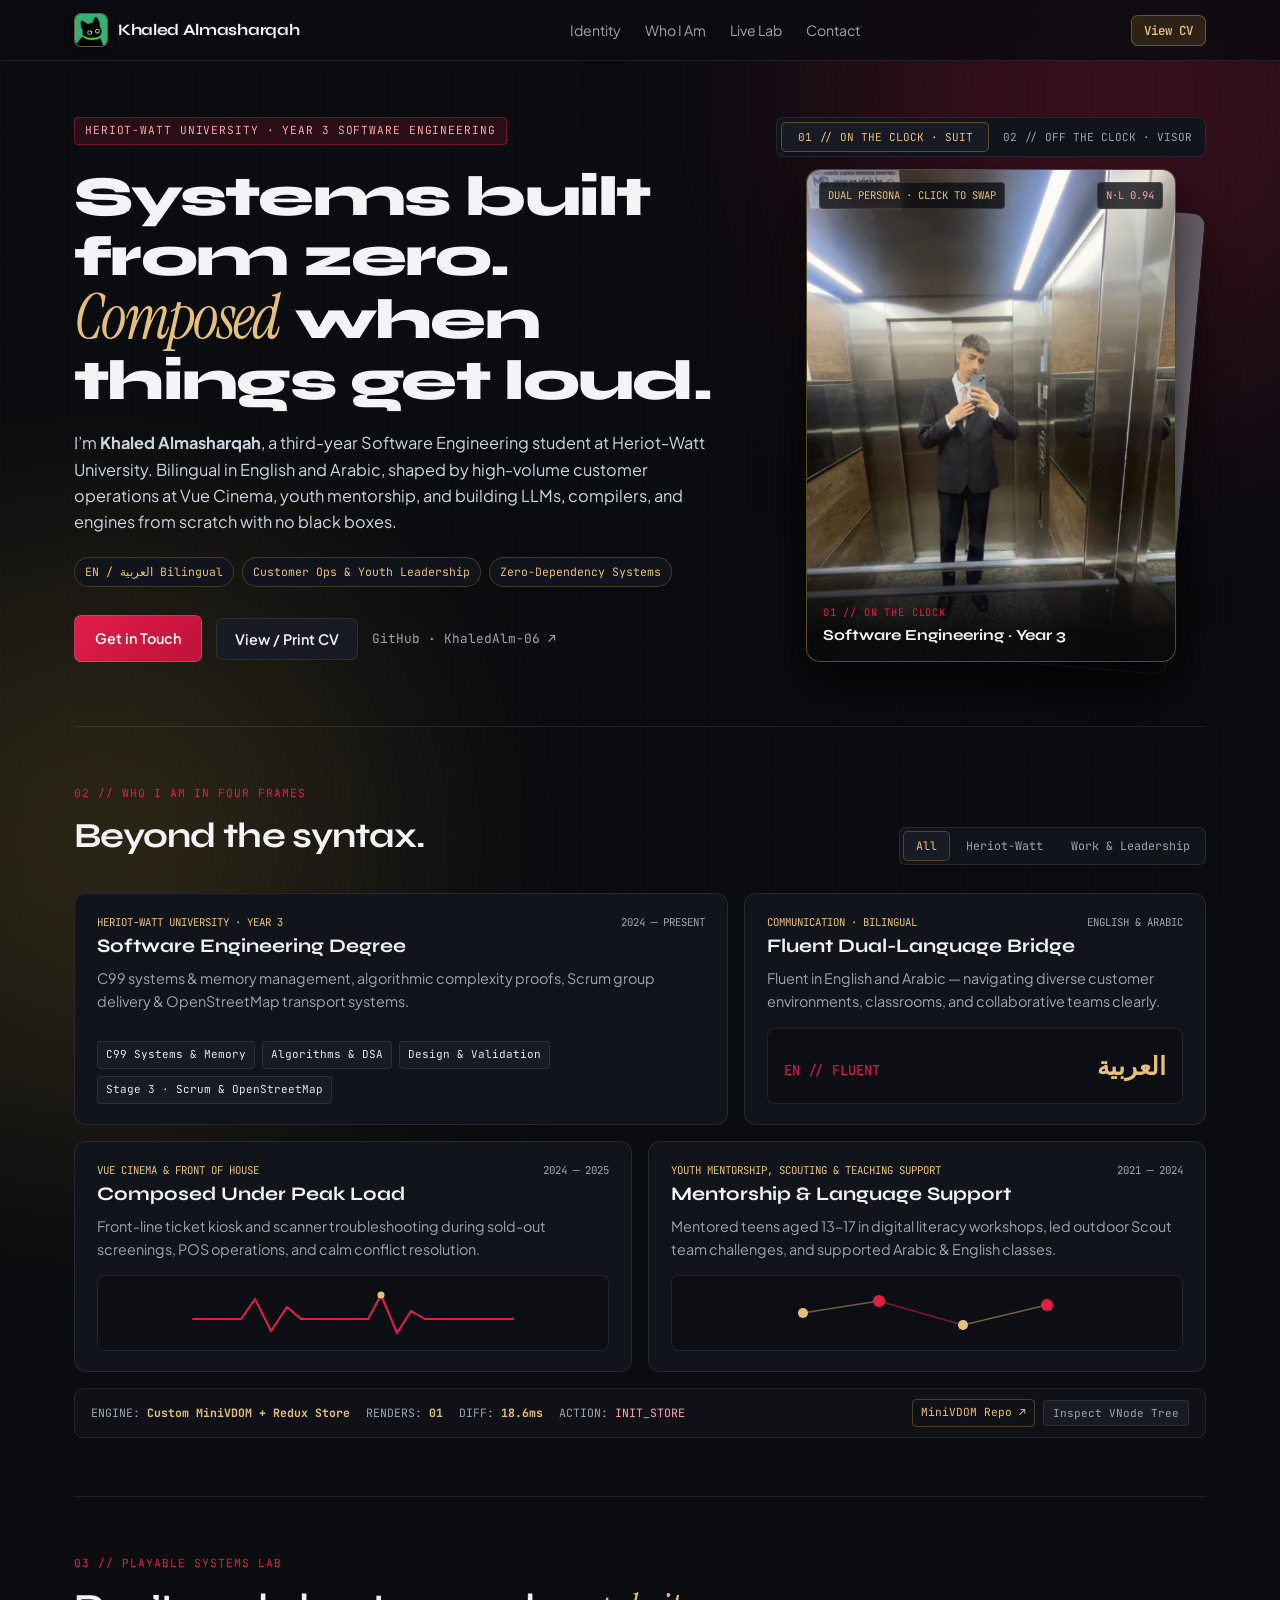
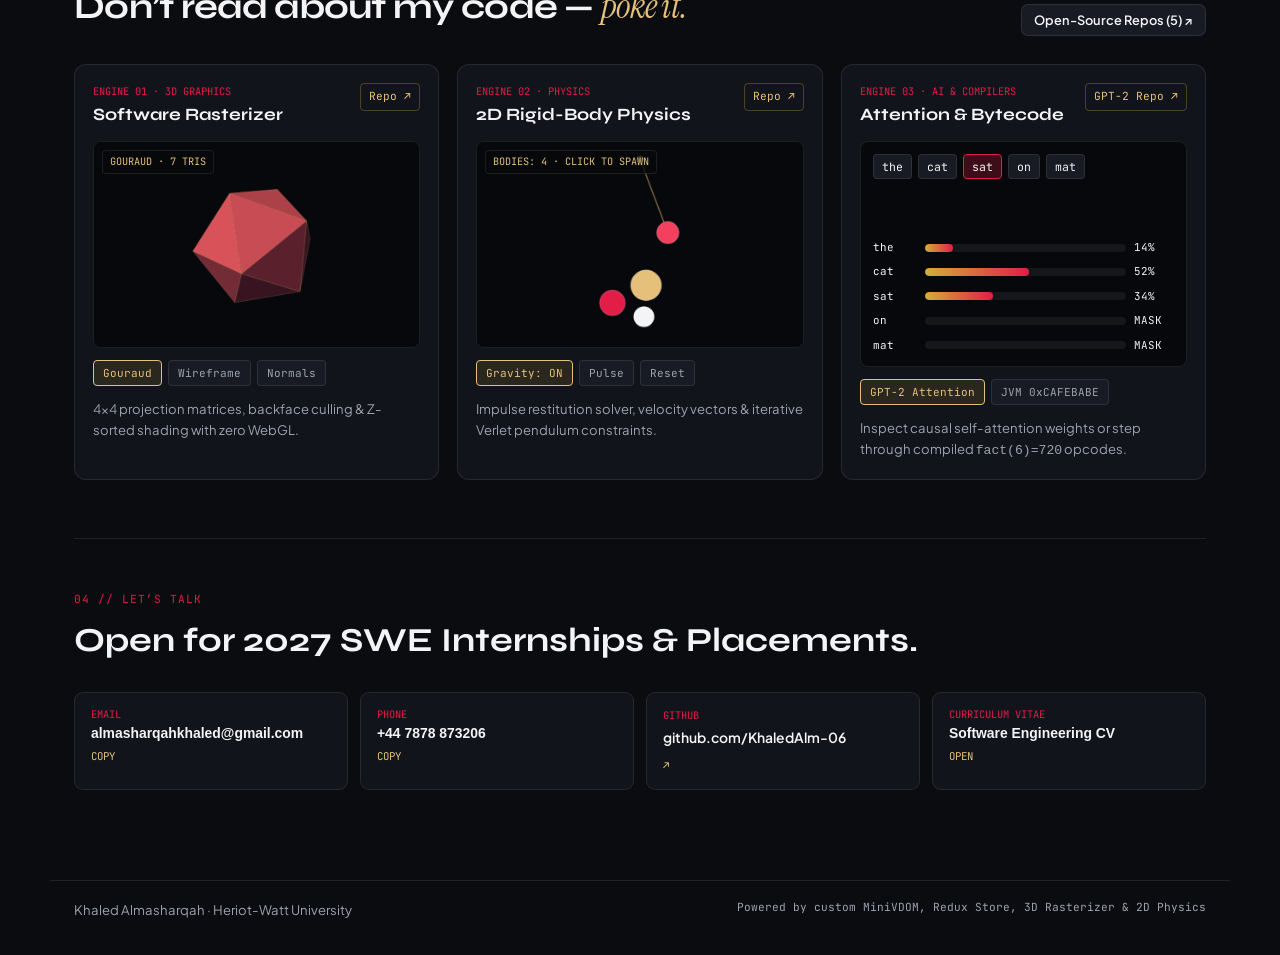
==== commit c96393d2: "De-AI CV wording and typography, update certifications, remove barista" ====
--- a/index.html
+++ b/index.html
@@ -8,7 +8,7 @@
   <link rel="icon" type="image/png" href="assets/avatar.png" />
   <link rel="preconnect" href="https://fonts.googleapis.com" />
   <link rel="preconnect" href="https://fonts.gstatic.com" crossorigin />
-  <link href="https://fonts.googleapis.com/css2?family=Instrument+Serif:ital@0;1&family=Inter:wght@400;500;600;700&family=JetBrains+Mono:wght@400;500;600&family=Plus+Jakarta+Sans:wght@400;500;600;700&family=Syne:wght@600;700;800&display=swap" rel="stylesheet" />
+  <link href="https://fonts.googleapis.com/css2?family=Instrument+Serif:ital@0;1&family=JetBrains+Mono:wght@400;500;600&family=Plus+Jakarta+Sans:wght@400;500;600;700&family=Source+Sans+3:ital,wght@0,400;0,600;0,700;1,400&family=Syne:wght@600;700;800&display=swap" rel="stylesheet" />
   <link rel="stylesheet" href="styles.css" />
 </head>
 <body>
@@ -253,16 +253,16 @@
     </div>
   </div>
 
-  <!-- Modern UK Software Engineering CV Modal -->
+  <!-- Clean Human-Typeset UK Software Engineering CV Modal -->
   <div id="cv-modal" class="modal-backdrop" role="dialog" aria-modal="true" aria-labelledby="cv-title" hidden>
     <div class="modal-card cv-paper">
       <div class="cv-toolbar no-print">
-        <span id="cv-title" class="kicker" style="color:#475569; margin:0;">KHALED ALMASHARQAH &middot; CURRICULUM VITAE</span>
+        <span id="cv-title" class="kicker" style="color:#3f3f46; margin:0;">KHALED ALMASHARQAH &middot; CURRICULUM VITAE</span>
         <div style="display:flex; gap:8px; flex-wrap:wrap;">
-          <a href="cv.html" target="_blank" rel="noopener noreferrer" class="btn-outline btn-sm" style="background:#ffffff; color:#0f172a; border-color:#cbd5e1;">Standalone Page &nearr;</a>
-          <a href="Khaled_Almasharqah_CV.pdf" download class="btn-outline btn-sm" style="background:#ffffff; color:#0f172a; border-color:#cbd5e1;">Download PDF</a>
+          <a href="cv.html" target="_blank" rel="noopener noreferrer" class="btn-outline btn-sm" style="background:#ffffff; color:#18181b; border-color:#d4d4d8;">Standalone Page &nearr;</a>
+          <a href="Khaled_Almasharqah_CV.pdf" download class="btn-outline btn-sm" style="background:#ffffff; color:#18181b; border-color:#d4d4d8;">Download PDF</a>
           <button type="button" id="print-cv-btn" class="btn-primary btn-sm">Print / Save PDF</button>
-          <button type="button" id="close-cv-btn" class="btn-outline btn-sm" style="background:#ffffff; color:#0f172a; border-color:#cbd5e1;">Close</button>
+          <button type="button" id="close-cv-btn" class="btn-outline btn-sm" style="background:#ffffff; color:#18181b; border-color:#d4d4d8;">Close</button>
         </div>
       </div>
 
@@ -270,84 +270,76 @@
         <header class="cv-header">
           <div class="cv-header-info">
             <h1>Khaled Almasharqah</h1>
-            <p class="cv-subtitle">Third-Year Software Engineering Student &middot; Heriot-Watt University</p>
-            <div class="cv-contacts">
-              <span class="cv-pill">+44 7878 873206</span>
-              <a class="cv-pill" href="mailto:almasharqahkhaled@gmail.com">almasharqahkhaled@gmail.com</a>
-              <a class="cv-pill" href="https://khaledalm-06.github.io/" target="_blank" rel="noopener noreferrer">khaledalm-06.github.io</a>
+            <p class="cv-subtitle">Software Engineering Student (3rd Year) &mdash; Heriot-Watt University</p>
+            <div class="cv-contact-line">
+              <span>+44 7878 873206</span><span class="cv-sep">&middot;</span>
+              <a href="mailto:almasharqahkhaled@gmail.com">almasharqahkhaled@gmail.com</a><span class="cv-sep">&middot;</span>
+              <a href="https://khaledalm-06.github.io/" target="_blank" rel="noopener noreferrer">khaledalm-06.github.io</a>
             </div>
           </div>
           <img class="cv-portrait" src="assets/cv-portrait.jpg" alt="Khaled Almasharqah portrait" />
         </header>
 
         <section class="cv-section">
-          <h2>Personal Summary</h2>
-          <p class="cv-summary">
-            Third-year Software Engineering student at Heriot-Watt University combining strong systems programming fundamentals with calm, frontline problem-solving in high-volume customer environments. Fluent in English and Arabic, seeking a 2027 software engineering internship or placement where I can contribute from day one.
+          <h2>Profile</h2>
+          <p class="cv-profile">
+            Third-year Software Engineering student at Heriot-Watt University. I enjoy figuring out how things work under the hood, whether that means writing a compiler in Java, building a physics engine in JavaScript, or fixing a jammed ticket kiosk during a busy shift at Vue. Fluent in English and Arabic, calm when things get busy, and looking for a 2027 software engineering internship or placement.
           </p>
         </section>
 
         <section class="cv-section">
           <h2>Education</h2>
           <div class="cv-entry">
-            <div class="cv-entry-head">
-              <span><span class="cv-entry-title">MEng Software Engineering (Year 3)</span> <span class="cv-entry-org">&middot; Heriot-Watt University</span></span>
-              <span class="cv-entry-date">2024 &ndash; 2029 (Expected)</span>
-            </div>
-            <p>Key Modules: C99 Systems Programming, Data Structures &amp; Algorithms, Software Design &amp; Validation, Relational Databases.</p>
-          </div>
-          <div class="cv-entry">
-            <div class="cv-entry-head">
-              <span><span class="cv-entry-title">Secondary Education (Highers)</span></span>
-              <span class="cv-entry-date">2022 &ndash; 2024</span>
-            </div>
-            <p>Higher Mathematics, Higher English, Higher Equivalent Arabic.</p>
-          </div>
-        </section>
-
-        <section class="cv-section">
-          <h2>Technical &amp; Core Skills</h2>
-          <div class="cv-skills-grid">
-            <div class="cv-skill-card">
-              <h3>Technical Stack</h3>
-              <p><strong>Languages:</strong> Python, Java, C (C99), JavaScript, SQL, PHP, HTML &amp; CSS</p>
-              <p><strong>Tools &amp; Workflow:</strong> Git, Linux CLI, Agile / Scrum, VS Code, Object-Oriented Design</p>
-            </div>
-            <div class="cv-skill-card">
-              <h3>Core Strengths</h3>
-              <p><strong>Problem Solving:</strong> Systems debugging, hardware/POS troubleshooting, algorithmic design</p>
-              <p><strong>Communication:</strong> Bilingual (English &amp; Arabic), team leadership, calm conflict resolution</p>
-            </div>
-          </div>
-        </section>
-
-        <section class="cv-section">
-          <h2>Selected Projects</h2>
-          <div class="cv-entry">
-            <div class="cv-entry-head">
-              <span><span class="cv-entry-title">Multi-Modal Transport &amp; Route-Booking Platform</span> <span class="cv-entry-org">&middot; PHP, JavaScript, SQL, OpenStreetMap</span></span>
-            </div>
-            <ul class="cv-bullets">
-              <li>Built a full-stack journey planner and ticket-booking web app in a Stage 3 Agile Scrum team.</li>
-              <li>Integrated live OpenStreetMap routing with a relational SQL backend for schedules and fares.</li>
-            </ul>
-          </div>
-          <div class="cv-entry">
-            <div class="cv-entry-head">
-              <span><span class="cv-entry-title">Interactive 3D Renderer, 2D Physics Engine &amp; Portfolio</span> <span class="cv-entry-org">&middot; JavaScript, HTML5 Canvas</span></span>
-            </div>
-            <ul class="cv-bullets">
-              <li>Created a real-time 3D software rasterizer and 2D rigid-body physics engine running in the browser.</li>
-              <li>Built a custom Virtual DOM and state engine to power my interactive portfolio website.</li>
-            </ul>
-          </div>
-          <div class="cv-entry">
-            <div class="cv-entry-head">
-              <span><span class="cv-entry-title">Custom Language Model &amp; JVM Bytecode Compiler</span> <span class="cv-entry-org">&middot; Python, Java</span></span>
-            </div>
-            <ul class="cv-bullets">
-              <li>Implemented a GPT-style language model and automatic differentiation engine from scratch in Python.</li>
-              <li>Built a Java compiler that parses source code into executable JVM <code>.class</code> bytecode.</li>
+            <div class="cv-row">
+              <span><span class="cv-role">Heriot-Watt University</span> <span class="cv-org">&mdash; MEng Software Engineering (3rd Year)</span></span>
+              <span class="cv-date">2024 &ndash; 2029</span>
+            </div>
+            <p class="cv-note">Modules: C99 Systems Programming, Data Structures &amp; Algorithms, Software Design &amp; Validation, Relational Databases.</p>
+          </div>
+          <div class="cv-entry">
+            <div class="cv-row">
+              <span><span class="cv-role">Highers &amp; Advanced Highers</span></span>
+              <span class="cv-date">2022 &ndash; 2024</span>
+            </div>
+            <p class="cv-note">Advanced Higher Computing, Higher Mathematics, Higher English, Higher Equivalent Arabic.</p>
+          </div>
+        </section>
+
+        <section class="cv-section">
+          <h2>Skills</h2>
+          <div class="cv-lines">
+            <div><strong>Programming &amp; Tech:</strong> Python, Java, C (C99), JavaScript, SQL, PHP, HTML/CSS, Git, Linux</div>
+            <div><strong>Day-to-Day Strengths:</strong> Calm under pressure, troubleshooting hardware &amp; tills, team leadership, bilingual (English &amp; Arabic)</div>
+          </div>
+        </section>
+
+        <section class="cv-section">
+          <h2>Projects</h2>
+          <div class="cv-entry">
+            <div class="cv-row">
+              <span><span class="cv-role">Transport &amp; Route-Booking Web App (3rd Year Group Project)</span> <span class="cv-org">&mdash; PHP, JavaScript, SQL, OpenStreetMap</span></span>
+            </div>
+            <ul class="cv-bullets">
+              <li>Worked in a university Scrum team to build a route-planning and ticket-booking site using OpenStreetMap and a SQL database.</li>
+              <li>Built backend fare logic, map routing integration, and tested booking flows across weekly sprints.</li>
+            </ul>
+          </div>
+          <div class="cv-entry">
+            <div class="cv-row">
+              <span><span class="cv-role">3D Renderer &amp; 2D Physics Engine</span> <span class="cv-org">&mdash; JavaScript, HTML5 Canvas</span></span>
+            </div>
+            <ul class="cv-bullets">
+              <li>Built a 3D software renderer and a 2D collision/physics engine from scratch on an HTML canvas without external libraries.</li>
+              <li>Used the same custom state and DOM code to build my personal portfolio site.</li>
+            </ul>
+          </div>
+          <div class="cv-entry">
+            <div class="cv-row">
+              <span><span class="cv-role">Small Language Model &amp; Java Bytecode Compiler</span> <span class="cv-org">&mdash; Python, Java</span></span>
+            </div>
+            <ul class="cv-bullets">
+              <li>Wrote a small GPT-style language model and autograd engine in plain Python to learn how transformers train from scratch.</li>
+              <li>Built a compiler in Java that turns a simple custom language into runnable JVM <code>.class</code> bytecode.</li>
             </ul>
           </div>
         </section>
@@ -355,24 +347,24 @@
         <section class="cv-section">
           <h2>Work Experience</h2>
           <div class="cv-entry">
-            <div class="cv-entry-head">
-              <span><span class="cv-entry-title">Customer Assistant</span> <span class="cv-entry-org">&middot; Vue Cinema</span></span>
-              <span class="cv-entry-date">Oct 2024 &ndash; Aug 2025</span>
-            </div>
-            <ul class="cv-bullets">
-              <li>Delivered fast, composed guest service during peak weekends and sold-out screenings.</li>
-              <li>Troubleshot self-service ticketing kiosks and handheld scanners to keep queues moving.</li>
-              <li>Consistently met upselling targets for combo upgrades and premium seating with accurate till handling.</li>
-            </ul>
-          </div>
-          <div class="cv-entry">
-            <div class="cv-entry-head">
-              <span><span class="cv-entry-title">Front of House</span> <span class="cv-entry-org">&middot; Pepe&rsquo;s Grill</span></span>
-              <span class="cv-entry-date">Aug 2024 &ndash; Nov 2024</span>
-            </div>
-            <ul class="cv-bullets">
-              <li>Managed POS transactions, online orders, and counter service during high-turnaround shifts.</li>
-              <li>Coordinated between kitchen and front-of-house teams and helped train new staff.</li>
+            <div class="cv-row">
+              <span><span class="cv-role">Customer Assistant</span> <span class="cv-org">&mdash; Vue Cinema</span></span>
+              <span class="cv-date">Oct 2024 &ndash; Aug 2025</span>
+            </div>
+            <ul class="cv-bullets">
+              <li>Kept service moving smoothly during sold-out screenings and school holidays when queues stretched across the foyer.</li>
+              <li>Handled cash and card payments across tills, kiosks, and scanners, and fixed basic kiosk and scanner faults on the spot.</li>
+              <li>Resolved customer booking and seating issues calmly and directly without needing to escalate.</li>
+            </ul>
+          </div>
+          <div class="cv-entry">
+            <div class="cv-row">
+              <span><span class="cv-role">Front of House</span> <span class="cv-org">&mdash; Pepe&rsquo;s Grill</span></span>
+              <span class="cv-date">Aug 2024 &ndash; Nov 2024</span>
+            </div>
+            <ul class="cv-bullets">
+              <li>Worked busy lunch and evening shifts on the counter and till, coordinating with the kitchen so orders went out quickly.</li>
+              <li>Stepped in wherever needed during peak rushes and helped new staff get comfortable on the till.</li>
             </ul>
           </div>
         </section>
@@ -380,31 +372,30 @@
         <section class="cv-section">
           <h2>Volunteering &amp; Leadership</h2>
           <div class="cv-entry">
-            <div class="cv-entry-head">
-              <span><span class="cv-entry-title">Youth Mentor &amp; Scout Leader</span> <span class="cv-entry-org">&middot; Community Youth &amp; Scout Programmes</span></span>
-              <span class="cv-entry-date">Aug 2023 &ndash; May 2024</span>
-            </div>
-            <ul class="cv-bullets">
-              <li>Led weekly digital literacy workshops and outdoor team-building challenges for teens aged 13&ndash;17.</li>
-              <li>Planned group events that built confidence, teamwork, and public speaking skills.</li>
-            </ul>
-          </div>
-          <div class="cv-entry">
-            <div class="cv-entry-head">
-              <span><span class="cv-entry-title">Bilingual Teaching Assistant</span> <span class="cv-entry-org">&middot; Arabic &amp; English Support</span></span>
-              <span class="cv-entry-date">Sep 2021 &ndash; Jul 2024</span>
-            </div>
-            <ul class="cv-bullets">
-              <li>Assisted teachers in Arabic and English classes and tracked student progress data.</li>
-            </ul>
-          </div>
-        </section>
-
-        <section class="cv-section">
-          <h2>Certifications &amp; Languages</h2>
-          <div class="cv-footer-row">
+            <div class="cv-row">
+              <span><span class="cv-role">Youth Mentor &amp; Scout Leader</span></span>
+              <span class="cv-date">Aug 2023 &ndash; May 2024</span>
+            </div>
+            <ul class="cv-bullets">
+              <li>Ran weekly workshops and outdoor group challenges for 13&ndash;17-year-olds, helping quieter members get involved and build confidence.</li>
+            </ul>
+          </div>
+          <div class="cv-entry">
+            <div class="cv-row">
+              <span><span class="cv-role">Arabic &amp; English Teaching Assistant</span></span>
+              <span class="cv-date">Sep 2021 &ndash; Jul 2024</span>
+            </div>
+            <ul class="cv-bullets">
+              <li>Supported teachers in bilingual Arabic and English lessons and helped track student progress across the term.</li>
+            </ul>
+          </div>
+        </section>
+
+        <section class="cv-section">
+          <h2>Certifications &amp; Qualifications</h2>
+          <div class="cv-lines">
+            <div><strong>Qualifications:</strong> 3rd Year Software Engineering &middot; Advanced Higher Computing &middot; First Aid Certified</div>
             <div><strong>Languages:</strong> English (Fluent) &middot; Arabic (Fluent)</div>
-            <div><strong>Certifications:</strong> First Aid Certified &middot; Barista Trained</div>
           </div>
         </section>
       </article>
--- a/styles.css
+++ b/styles.css
@@ -1039,16 +1039,16 @@
   color: var(--gold-soft);
 }
 
-/* Modern Clean UK Software Engineering CV */
+/* Clean Human-Typeset UK Software Engineering CV */
 .cv-paper {
   background: #ffffff;
-  color: #1e293b;
-  max-width: 860px;
+  color: #18181b;
+  max-width: 840px;
 }
 
 .cv-toolbar {
-  background: #f8fafc;
-  border-bottom: 1px solid #e2e8f0;
+  background: #f4f4f5;
+  border-bottom: 1px solid #d4d4d8;
   padding: 12px 22px;
   display: flex;
   justify-content: space-between;
@@ -1058,17 +1058,16 @@
 }
 
 .cv-sheet {
-  padding: 34px 40px;
-  font-family: "Inter", "Plus Jakarta Sans", -apple-system, BlinkMacSystemFont, "Segoe UI", sans-serif;
-  font-size: 10.5pt;
-  line-height: 1.55;
-  color: #1e293b;
+  padding: 32px 38px;
+  font-family: "Source Sans 3", "Calibri", "Helvetica Neue", Arial, sans-serif;
+  font-size: 10pt;
+  line-height: 1.42;
+  color: #18181b;
 }
 
 .cv-sheet a {
-  color: #1e3a5f;
+  color: #18181b;
   text-decoration: none;
-  font-weight: 500;
 }
 
 .cv-sheet a:hover {
@@ -1079,59 +1078,52 @@
   display: flex;
   justify-content: space-between;
   align-items: center;
-  gap: 20px;
-  padding-bottom: 16px;
-  margin-bottom: 18px;
-  border-bottom: 2px solid #1e3a5f;
+  gap: 18px;
+  padding-bottom: 10px;
+  margin-bottom: 12px;
+  border-bottom: 1.5px solid #18181b;
 }
 
 .cv-header-info h1 {
+  margin: 0 0 2px;
+  font-family: inherit;
+  font-size: 20.5pt;
+  font-weight: 700;
+  letter-spacing: -0.015em;
+  line-height: 1.12;
+  color: #18181b;
+}
+
+.cv-subtitle {
   margin: 0 0 4px;
-  font-family: inherit;
-  font-size: 24pt;
-  font-weight: 700;
-  letter-spacing: -0.02em;
-  line-height: 1.15;
-  color: #0f172a;
-}
-
-.cv-subtitle {
-  margin: 0 0 10px;
-  font-size: 11.5pt;
-  font-weight: 500;
-  color: #334155;
-}
-
-.cv-contacts {
-  display: flex;
-  flex-wrap: wrap;
-  gap: 8px;
+  font-size: 10.8pt;
+  font-weight: 600;
+  color: #3f3f46;
+}
+
+.cv-contact-line {
   font-size: 9.5pt;
-  color: #475569;
-}
-
-.cv-pill {
-  background: #f8fafc;
-  border: 1px solid #e2e8f0;
+  color: #3f3f46;
+}
+
+.cv-sep {
+  margin: 0 7px;
+  color: #71717a;
+}
+
+.cv-portrait {
+  width: 84px;
+  height: 100px;
   border-radius: 6px;
-  padding: 3px 9px;
-  color: #0f172a;
-  white-space: nowrap;
-}
-
-.cv-portrait {
-  width: 96px;
-  height: 112px;
-  border-radius: 12px;
   object-fit: cover;
   object-position: center 22%;
-  border: 2px solid #e2e8f0;
+  border: 1px solid #d4d4d8;
   flex-shrink: 0;
   display: block;
 }
 
 .cv-section {
-  margin-bottom: 18px;
+  margin-bottom: 11px;
 }
 
 .cv-section:last-child {
@@ -1139,24 +1131,24 @@
 }
 
 .cv-section h2 {
-  margin: 0 0 10px;
-  padding-bottom: 4px;
+  margin: 0 0 5px;
+  padding-bottom: 2px;
   font-family: inherit;
-  font-size: 11.5pt;
+  font-size: 10.2pt;
   font-weight: 700;
-  letter-spacing: 0.04em;
+  letter-spacing: 0.05em;
   text-transform: uppercase;
-  color: #1e3a5f;
-  border-bottom: 1.5px solid #e2e8f0;
-}
-
-.cv-summary {
+  color: #18181b;
+  border-bottom: 1px solid #d4d4d8;
+}
+
+.cv-profile {
   margin: 0;
-  color: #1e293b;
+  color: #3f3f46;
 }
 
 .cv-entry {
-  margin-bottom: 12px;
+  margin-bottom: 6px;
   break-inside: avoid;
   page-break-inside: avoid;
 }
@@ -1165,84 +1157,56 @@
   margin-bottom: 0;
 }
 
-.cv-entry-head {
+.cv-row {
   display: flex;
   justify-content: space-between;
   align-items: baseline;
   gap: 12px;
-  margin-bottom: 3px;
-}
-
-.cv-entry-title {
+  margin-top: 0;
+}
+
+.cv-role {
   font-weight: 700;
-  color: #0f172a;
-}
-
-.cv-entry-org {
-  color: #475569;
-  font-weight: 500;
-}
-
-.cv-entry-date {
-  font-size: 9.5pt;
-  font-weight: 500;
-  color: #475569;
+  color: #18181b;
+}
+
+.cv-org {
+  color: #3f3f46;
+  font-weight: 400;
+}
+
+.cv-date {
+  font-size: 9.3pt;
+  color: #71717a;
   white-space: nowrap;
   flex-shrink: 0;
 }
 
-.cv-entry p {
+.cv-note {
+  margin: 1px 0 0;
+  color: #3f3f46;
+}
+
+.cv-bullets {
   margin: 2px 0 0;
-  color: #1e293b;
-}
-
-.cv-bullets {
-  margin: 4px 0 0;
-  padding-left: 18px;
+  padding-left: 17px;
   list-style-type: disc;
+  color: #3f3f46;
 }
 
 .cv-bullets li {
-  margin-bottom: 3px;
-}
-
-.cv-skills-grid {
-  display: grid;
-  grid-template-columns: 1fr 1fr;
-  gap: 12px;
-}
-
-.cv-skill-card {
-  background: #f8fafc;
-  border: 1px solid #e2e8f0;
-  border-radius: 8px;
-  padding: 10px 13px;
-  break-inside: avoid;
-  page-break-inside: avoid;
-}
-
-.cv-skill-card h3 {
-  margin: 0 0 6px;
-  font-size: 10pt;
-  font-weight: 700;
-  color: #1e3a5f;
-}
-
-.cv-skill-card p {
-  margin: 0 0 4px;
-  font-size: 9.7pt;
-  line-height: 1.48;
-}
-
-.cv-skill-card p:last-child {
-  margin-bottom: 0;
-}
-
-.cv-footer-row {
-  display: flex;
-  flex-wrap: wrap;
-  gap: 12px 28px;
-  font-size: 10pt;
+  margin-bottom: 1.5px;
+}
+
+.cv-lines {
+  display: flex;
+  flex-direction: column;
+  gap: 3px;
+  color: #3f3f46;
+}
+
+.cv-lines strong {
+  color: #18181b;
 }
 
 .toast {
@@ -1275,18 +1239,16 @@
 @media screen and (max-width: 720px) {
   .contact-cards { grid-template-columns: 1fr; }
   .cv-header { flex-direction: column-reverse; align-items: flex-start; }
-  .cv-entry-head { flex-direction: column; gap: 2px; }
-  .cv-skills-grid { grid-template-columns: 1fr; }
+  .cv-row { flex-direction: column; gap: 1px; }
 }
 
 @media print {
-  @page { size: A4 portrait; margin: 16mm 18mm; }
+  @page { size: A4 portrait; margin: 11mm 14mm; }
   body { background: #fff; color: #000; -webkit-print-color-adjust: exact; print-color-adjust: exact; }
   .topbar, .shell, .footer-bar, .ambient-glow, .grid-backdrop, .no-print, .toast { display: none !important; }
   .modal-backdrop { position: static; background: #fff; padding: 0; display: block !important; }
   .modal-card { box-shadow: none; max-width: 100%; border-radius: 0; }
-  .cv-sheet { padding: 0; font-size: 10.5pt; line-height: 1.55; }
+  .cv-sheet { padding: 0; font-size: 9.5pt; line-height: 1.36; }
   .cv-header { flex-direction: row !important; justify-content: space-between; align-items: center; }
-  .cv-entry-head { flex-direction: row !important; justify-content: space-between; }
-  .cv-skills-grid { grid-template-columns: 1fr 1fr !important; }
-}
+  .cv-row { flex-direction: row !important; justify-content: space-between; }
+}
